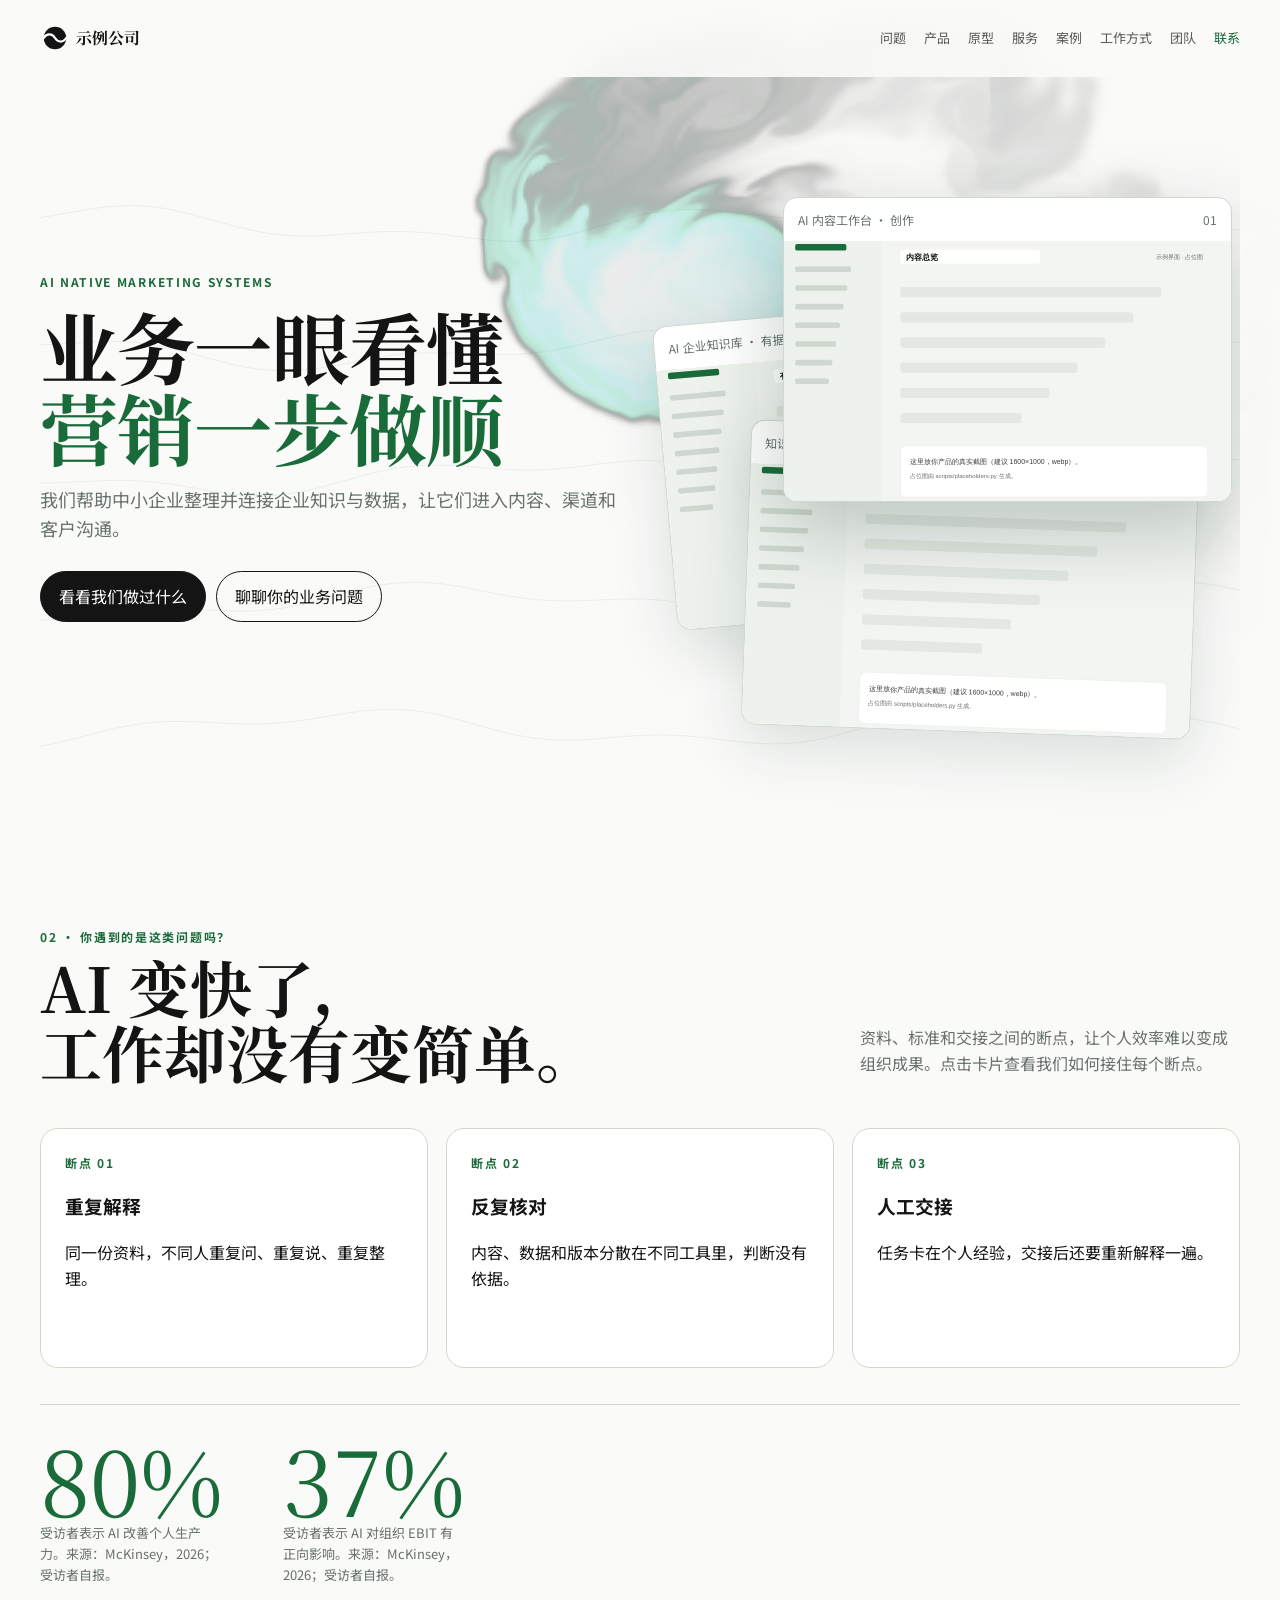
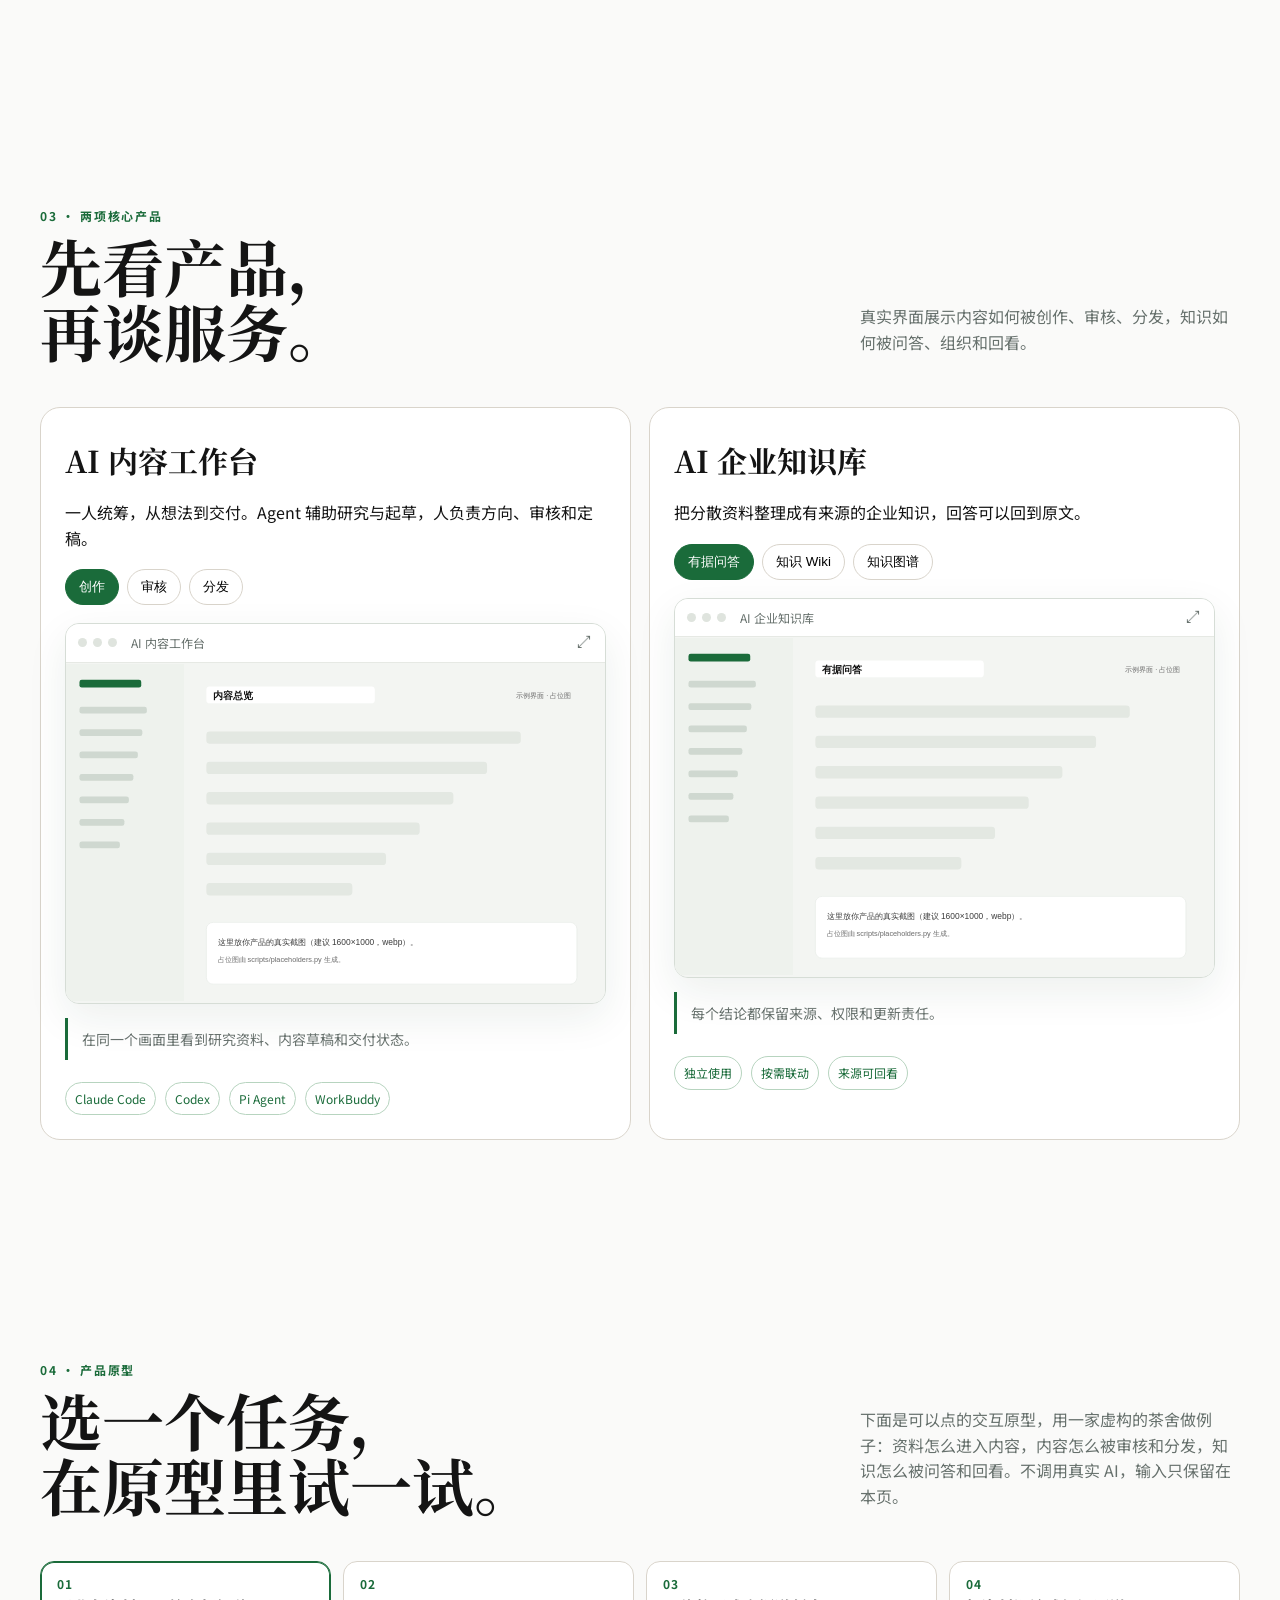
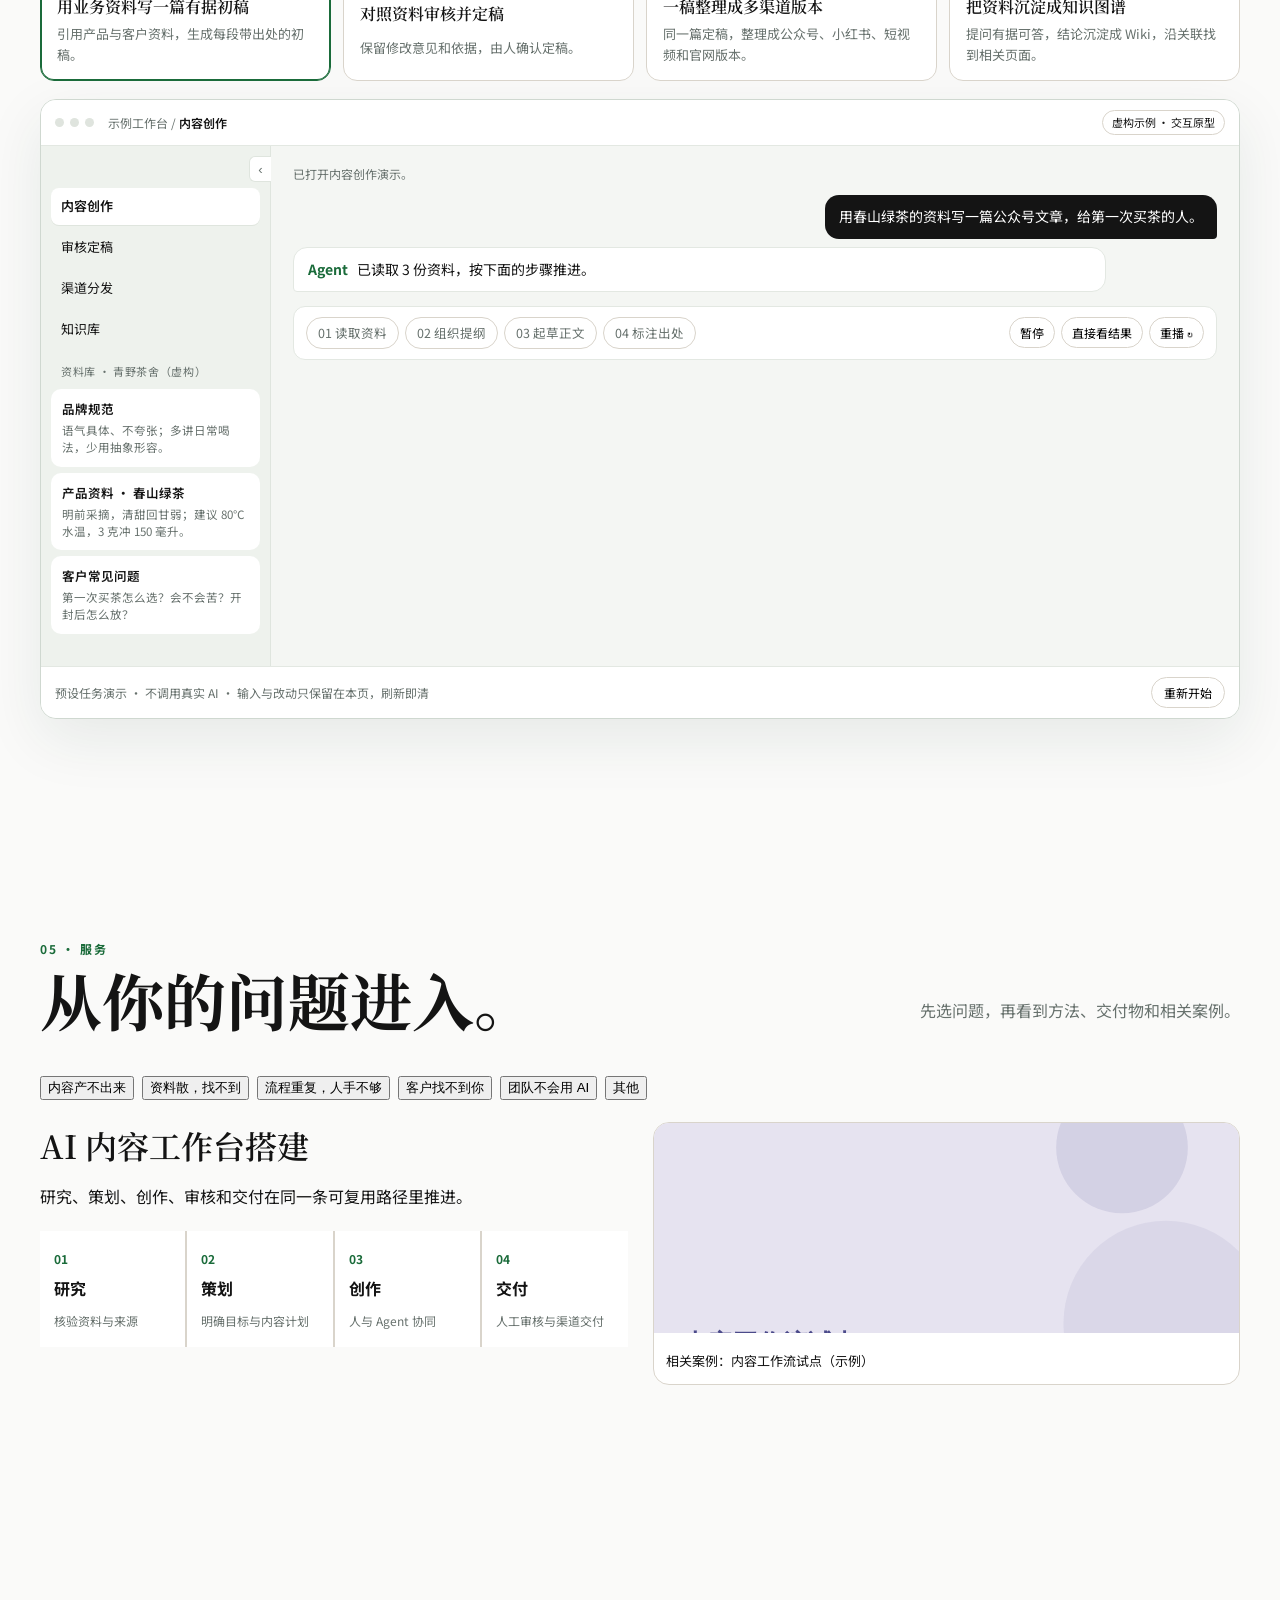
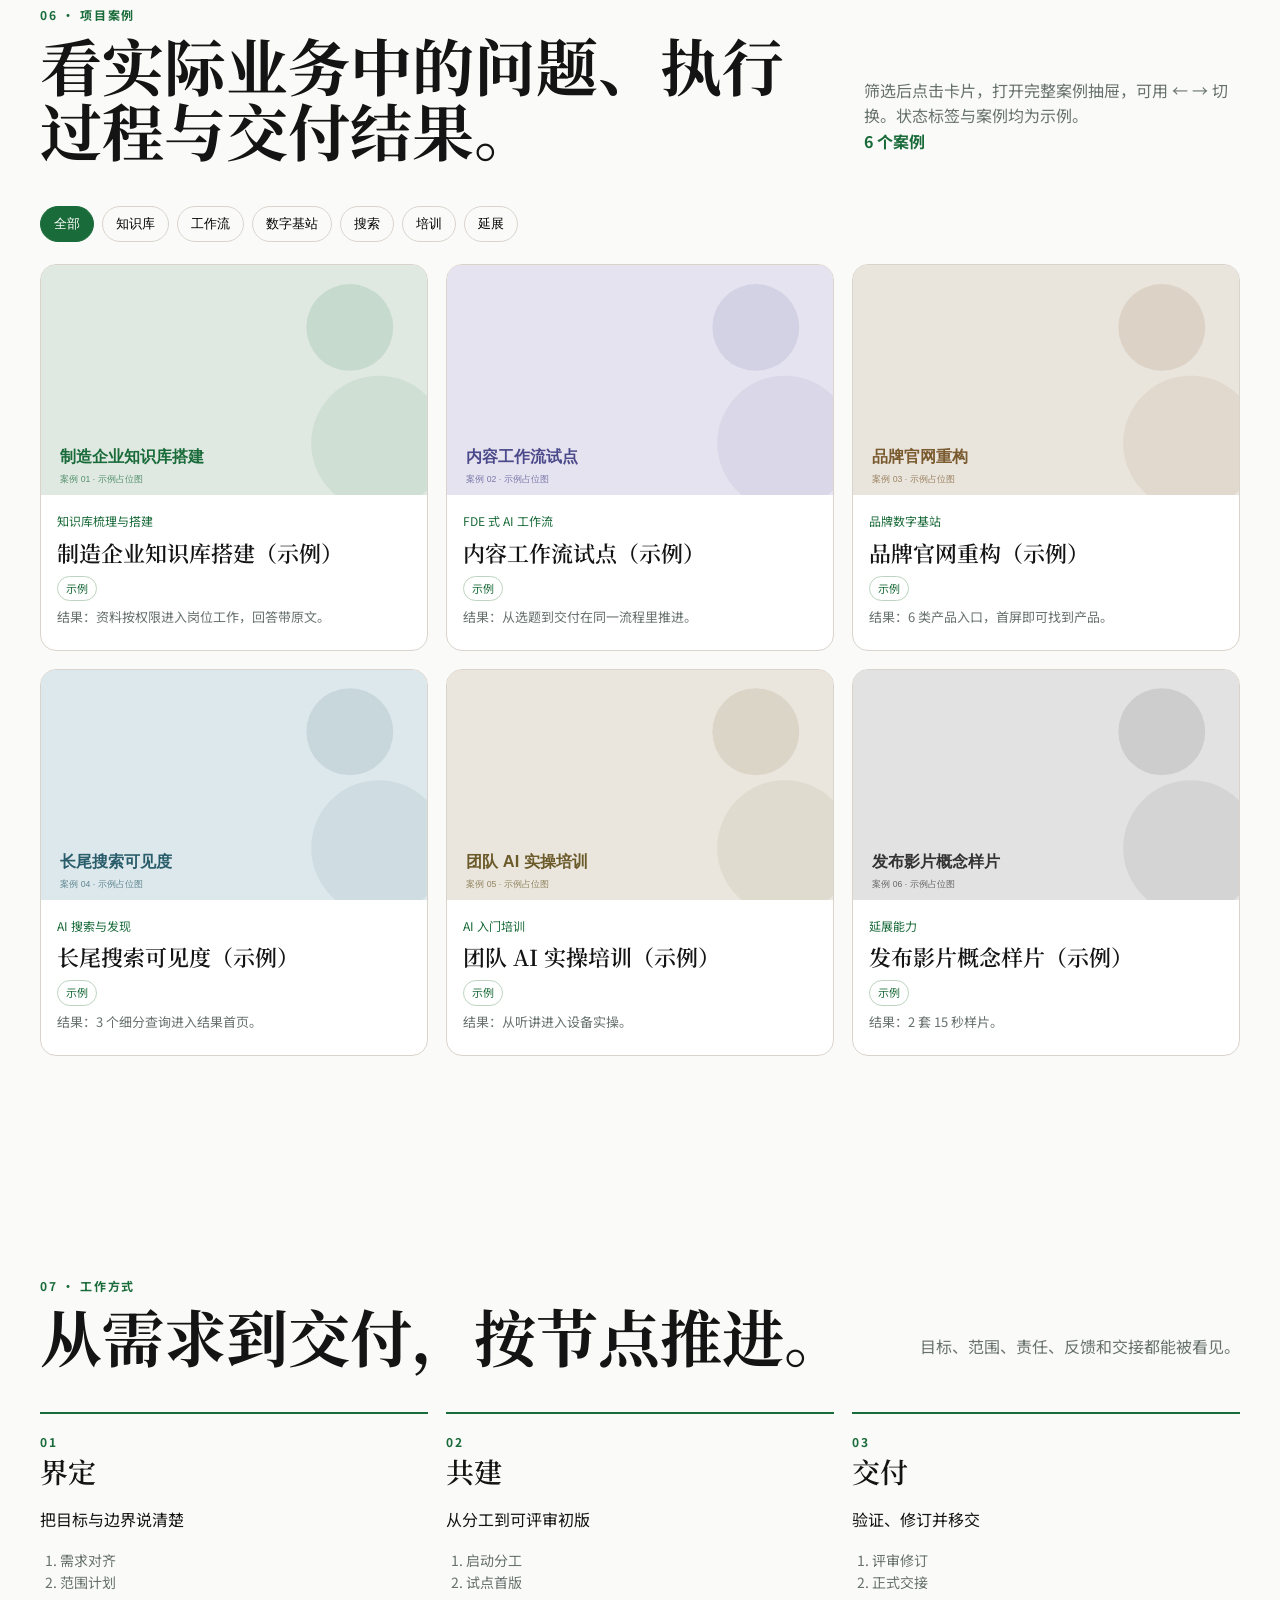
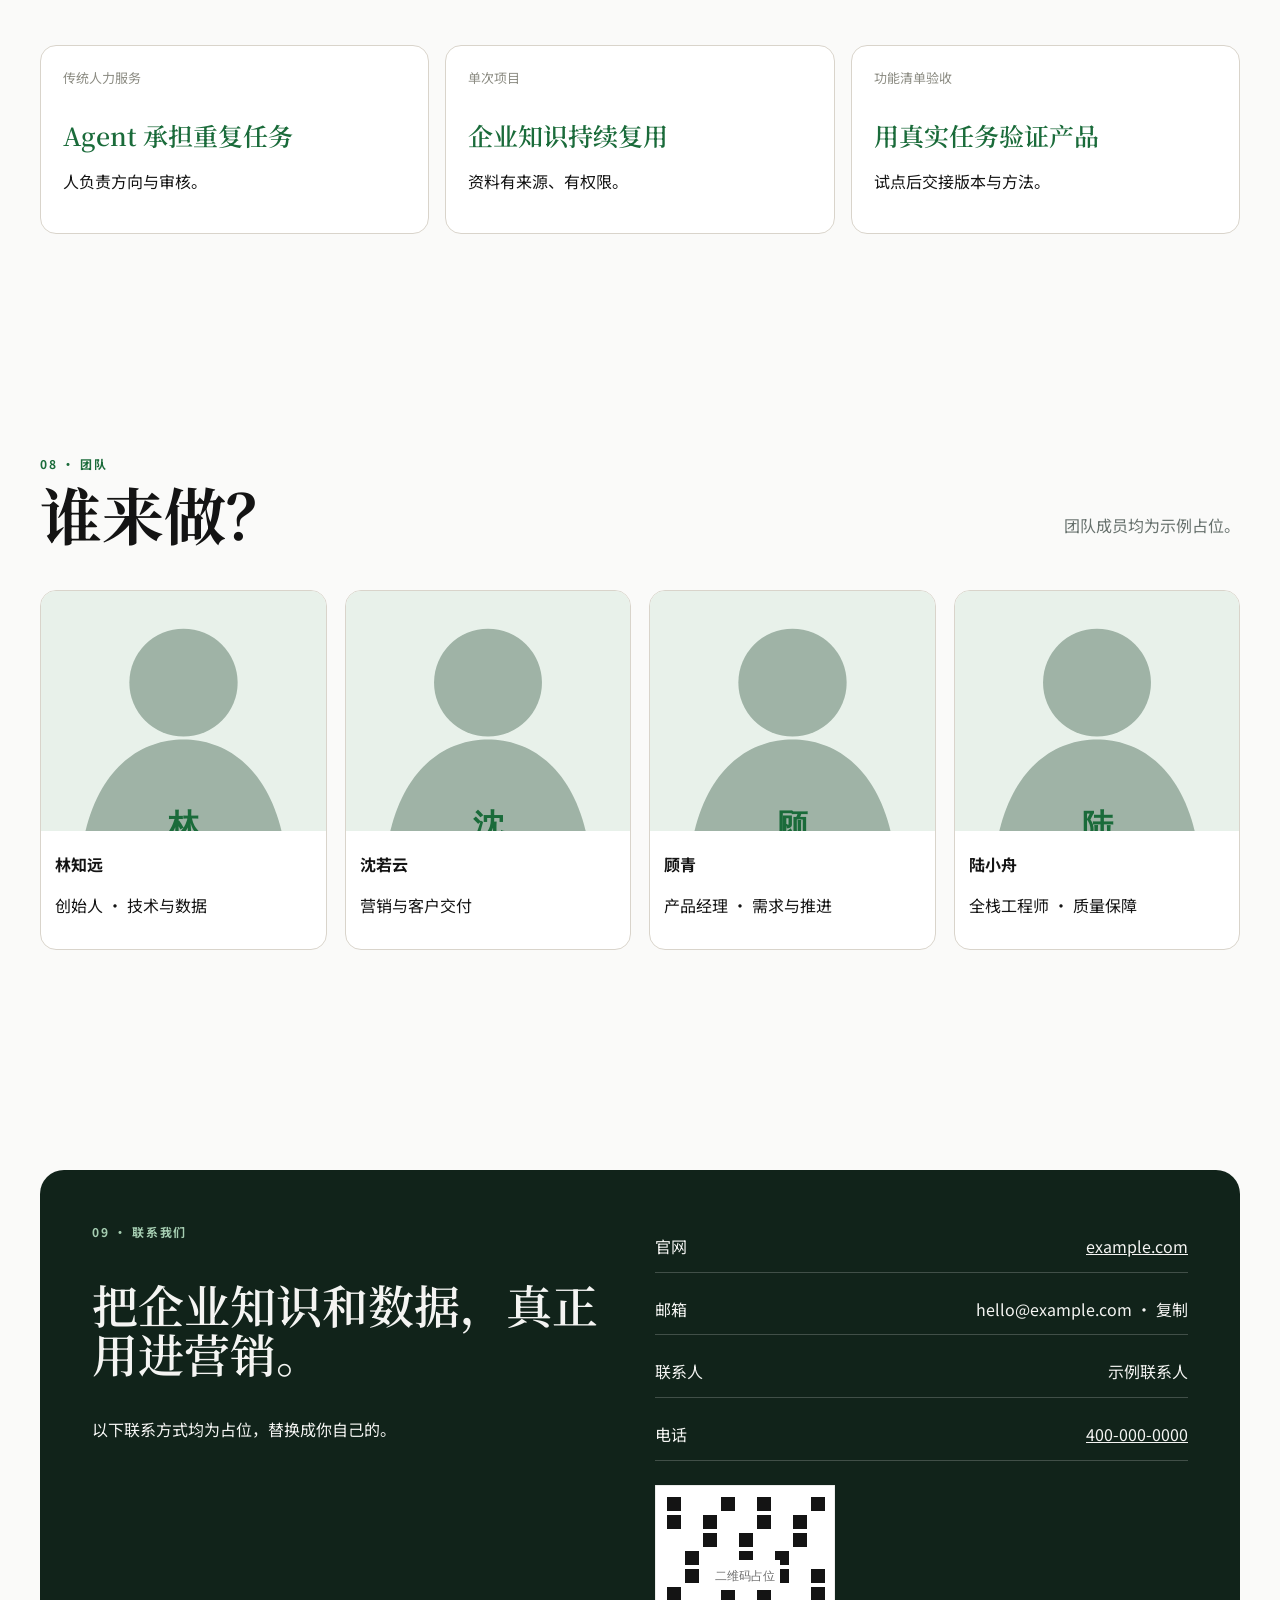
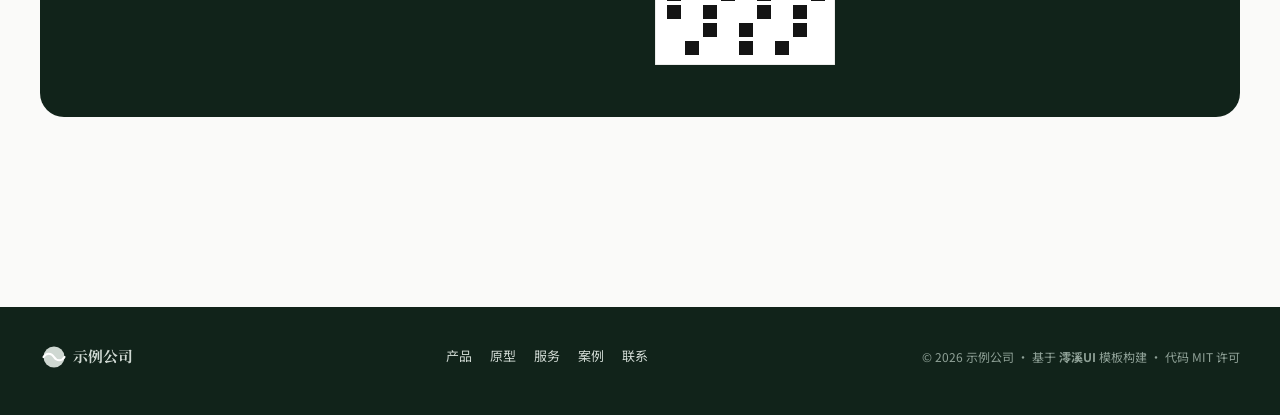
==== index.html @ 77f9cdd7 "澪溪UI：零依赖公司官网模板，含可交互产品原型 单文件 index.html + SVG 占位素材，MIT 许可。 包含 WebGL2 流体首屏、问题翻转卡、产品页签与原型演示（11 种交互模式）、 " ====
<!doctype html>
<html lang="zh-CN">
<head>
<meta charset="utf-8"><meta name="viewport" content="width=device-width,initial-scale=1">
<title>示例公司｜澪溪UI 公司官网模板</title>
<meta name="description" content="澪溪UI：带可操作产品原型的公司官网模板。所有内容为示例占位。">
<link rel="icon" href="media/favicon.svg" type="image/svg+xml">
<link rel="preconnect" href="https://fonts.googleapis.com"><link rel="preconnect" href="https://fonts.gstatic.com" crossorigin>
<link href="https://fonts.googleapis.com/css2?family=Noto+Sans+SC:wght@400;500;700&family=Noto+Serif+SC:wght@600;700&display=swap" rel="stylesheet">
<script>document.documentElement.classList.add('js')</script>
<style>
:root{--serif:"Noto Serif SC","Source Han Serif SC","Songti SC","STSong",serif;--sans:"Noto Sans SC","PingFang SC","Microsoft YaHei",sans-serif;--paper:#fafaf9;--ink:#141414;--green:#1a6b3a;--mint:#dbe9d9;--warm:#ece5db;--line:#d9d4cb;--muted:#67716d;--dark:#11231a;--max:1200px}*{box-sizing:border-box}html{scroll-behavior:smooth}body{margin:0;background:var(--paper);color:var(--ink);font-family:var(--sans);line-height:1.6}body:before{content:"";position:fixed;inset:0;pointer-events:none;opacity:.16;background-image:radial-gradient(#b9b1a7 .6px,transparent .6px);background-size:6px 6px;z-index:-1}a{color:inherit}.container{width:min(var(--max),calc(100% - 48px));margin:auto}.nav{position:sticky;top:0;z-index:20;background:color-mix(in srgb,var(--paper) 92%,transparent);backdrop-filter:blur(14px);border-bottom:1px solid transparent;transition:.25s}.nav.scrolled{border-color:var(--line)}.nav-in{height:76px;display:flex;align-items:center;gap:28px;justify-content:space-between}.brand{display:flex;align-items:center;gap:10px;text-decoration:none;font-family:var(--serif);font-size:24px;font-weight:700}.brand .logo{height:30px;width:auto;display:block}.mark{width:33px;height:33px;border-radius:50%;background:var(--ink);position:relative;overflow:hidden}.mark:after{content:"";position:absolute;width:42px;height:12px;background:#7fcb9a;transform:rotate(-28deg);bottom:1px;left:-4px;border-radius:50%}.nav-links{display:flex;gap:18px;font-size:13px}.nav-links a{opacity:.7;text-decoration:none}.nav-links a[aria-current=true]{color:var(--green);opacity:1}.menu{display:none;border:1px solid var(--line);background:transparent;border-radius:99px;padding:8px 11px}.hero{min-height:740px;display:grid;grid-template-columns:1fr 1fr;align-items:center;gap:48px;position:relative;overflow:hidden}.hero h1{font-family:var(--serif);font-weight:700;font-size:clamp(44px,6.1vw,88px);line-height:1.04;letter-spacing:-.01em;margin:14px 0}.hero h1 .line{display:block;white-space:nowrap}.eyebrow{font-size:12px;letter-spacing:.14em;color:var(--green);font-weight:700}.lead{font-size:18px;color:var(--muted);max-width:620px}.actions{display:flex;gap:10px;flex-wrap:wrap;margin-top:28px}.btn{border:1px solid var(--ink);padding:12px 18px;border-radius:99px;text-decoration:none;background:var(--ink);color:#fff;cursor:pointer;font:inherit}.btn.alt{background:transparent;color:var(--ink)}.hero-canvas{position:absolute;inset:0;width:100%;height:100%;z-index:-1;opacity:.3}.product-stack{height:520px;position:relative;perspective:900px}.window{position:absolute;width:78%;border:1px solid #cfd7d0;border-radius:14px;background:#fff;box-shadow:0 20px 60px #193d2923;overflow:hidden;transition:.35s;cursor:pointer}.window img{display:block;width:100%;height:260px;object-fit:cover;background:#f4f6f3}.window .bar{padding:12px 14px;display:flex;justify-content:space-between;font-size:12px;color:var(--muted)}.window.one{top:20px;right:8px;transform:rotate(4deg)}.window.two{top:120px;left:0;transform:rotate(-5deg)}.window.three{top:240px;right:45px;transform:rotate(2deg)}.window.active{z-index:4;transform:translateY(-10px) rotate(0);box-shadow:0 30px 80px #193d2940}.section{padding:110px 0;position:relative}.section.paper{background:#f1ece4}.section.dark{background:var(--dark);color:#f4f4f2}.section-head{display:flex;justify-content:space-between;gap:30px;align-items:end;margin-bottom:36px}.section-head h2{font-family:var(--serif);font-size:clamp(32px,5vw,62px);line-height:1.05;margin:8px 0}.section-head p{max-width:380px;color:var(--muted)}.problem-grid,.product-grid,.team-grid,.case-grid{display:grid;grid-template-columns:repeat(3,minmax(0,1fr));gap:18px}.problem{min-height:240px;border:1px solid var(--line);padding:24px;border-radius:18px;background:#fff;transition:.4s;transform-style:preserve-3d;cursor:pointer}.problem .back{display:none;color:var(--green)}.problem.flipped .front{display:none}.problem.flipped .back{display:block}.stat{font-size:90px;color:var(--green);font-family:var(--serif);line-height:1}.stat-row{display:flex;gap:60px;align-items:end;margin-top:36px;border-top:1px solid var(--line);padding-top:28px}.stat-row small{display:block;color:var(--muted);font-size:13px;max-width:180px}.product-grid{grid-template-columns:1fr 1fr}.product{background:#fff;border:1px solid var(--line);border-radius:20px;padding:24px;min-width:0}.product h3{font-family:var(--serif);font-size:30px;margin:4px 0 10px}.tabs{display:flex;gap:8px;flex-wrap:wrap;margin:18px 0}.tabs button,.problem-filter button{border:1px solid var(--line);background:transparent;border-radius:99px;padding:8px 13px;cursor:pointer}.tabs button.active,.problem-filter button.active{background:var(--green);color:#fff;border-color:var(--green)}.product-view{margin:0;display:grid;gap:14px}.frame{border:1px solid #d6ddd6;border-radius:14px;overflow:hidden;background:#f3f5f2;box-shadow:0 14px 40px #193d2914}.frame-bar{display:flex;align-items:center;gap:6px;padding:9px 12px;background:#fff;border-bottom:1px solid #e6e9e4;font-size:12px;color:var(--muted)}.frame-bar i{width:9px;height:9px;border-radius:50%;background:#dfe4de}.frame-bar span{margin-left:8px;flex:1;white-space:nowrap;overflow:hidden;text-overflow:ellipsis}.zoom{border:0;background:transparent;cursor:zoom-in;font-size:15px;color:var(--muted);padding:0 2px}.product-view img{display:block;width:100%;height:340px;object-fit:contain;background:#f3f5f2;transition:opacity .25s ease}.product-view img.swap{opacity:0}.callout{border-left:3px solid var(--green);padding:10px 14px;color:var(--muted);font-size:14px}.tool-line{margin-top:22px;display:flex;flex-wrap:wrap;gap:9px;align-items:center;color:var(--green);font-size:12px}.tool-line span{padding:6px 9px;border:1px solid #b7d4bf;border-radius:99px}.service-chooser{display:flex;flex-wrap:wrap;gap:8px;margin-bottom:22px}.service-panel{display:none;grid-template-columns:1fr 1fr;gap:25px;align-items:start}.service-panel.active{display:grid;animation:cardin .35s ease}.service-panel h3{font:600 32px var(--serif);margin:0 0 12px}.steps{display:grid;grid-template-columns:repeat(4,1fr);gap:2px;background:var(--line);margin-top:22px}.step{background:#fff;padding:14px;min-height:116px}.step b{color:var(--green);font-size:12px}.step strong{display:block;margin:5px 0}.step span{font-size:12px;color:var(--muted)}.service-case{background:#fff;border-radius:16px;overflow:hidden;border:1px solid var(--line);cursor:pointer}.service-case img{width:100%;height:210px;object-fit:cover}.service-case p{padding:12px;margin:0;font-size:13px}.problem-filter{display:flex;flex-wrap:wrap;gap:8px;margin-bottom:22px}.case-grid{grid-template-columns:repeat(3,minmax(0,1fr))}.case-card{background:#fff;border:1px solid var(--line);border-radius:16px;overflow:hidden;cursor:pointer;transition:.35s}.case-card:hover{transform:translateY(-6px);box-shadow:0 18px 40px #193d2921}.case-card[hidden]{display:none}.case-card img{display:block;width:100%;height:230px;object-fit:cover}.case-body{padding:16px}.brand-case-grid{display:grid;grid-template-columns:repeat(3,minmax(0,1fr));gap:18px}.brand-case-card{background:#fff;border:1px solid var(--line);border-radius:16px;overflow:hidden}.brand-case-card img{display:block;width:100%;height:220px;object-fit:cover}.brand-case-card .case-body h3{font:600 24px var(--serif);margin:6px 0}.brand-case-card .case-body p{font-size:13px;color:var(--muted);margin:8px 0}.ai-pic{position:relative}.ai-badge{position:absolute;left:10px;top:10px;background:#141414cc;color:#fff;font-size:11px;padding:3px 8px;border-radius:99px;letter-spacing:.02em}.brand-case-note{font-size:13px;color:var(--muted);margin-top:18px}.case-meta{font-size:12px;color:var(--green)}.case-body h3{font:600 22px var(--serif);margin:6px 0}.case-body p{font-size:13px;color:var(--muted);margin:6px 0}.tag{display:inline-block;border:1px solid #bed4c1;color:var(--green);font-size:11px;padding:3px 8px;border-radius:99px}.drawer{position:fixed;inset:0;background:#0006;z-index:50;display:none}.drawer.open{display:block}.drawer-panel{height:100%;width:min(640px,100%);margin-left:auto;background:var(--paper);padding:28px;overflow:auto}.drawer-panel img{width:100%;max-height:420px;object-fit:contain;background:#eee;border-radius:12px}.drawer-title{font:700 clamp(28px,4vw,40px)/1.15 var(--serif);margin:8px 0 18px}.drawer-nav{display:flex;justify-content:space-between;gap:10px;margin-top:22px;border-top:1px solid var(--line);padding-top:16px}.drawer-nav button{border:1px solid var(--line);background:#fff;border-radius:99px;padding:9px 16px;cursor:pointer}.drawer-nav button:hover{border-color:var(--green);color:var(--green)}.drawer-panel{animation:slidein .32s ease}@keyframes slidein{from{transform:translateX(40px);opacity:0}}@keyframes cardin{from{transform:translateY(10px);opacity:0}}.case-card{animation:cardin .4s ease both}.case-card:focus-visible,.service-case:focus-visible,.problem:focus-visible{outline:2px solid var(--green);outline-offset:3px}.drawer-close{float:right;border:0;background:transparent;font-size:26px;cursor:pointer}.timeline{display:grid;grid-template-columns:repeat(3,1fr);gap:18px}.chapter{border-top:2px solid var(--green);padding-top:18px}.chapter h3{font:600 28px var(--serif);margin:0 0 8px}.chapter ol{padding-left:20px;color:var(--muted);font-size:14px}.compare{display:grid;grid-template-columns:repeat(3,1fr);gap:16px;margin-top:38px}.compare-card{background:#fff;border:1px solid var(--line);border-radius:16px;padding:22px;min-height:180px}.compare-card .old{font-size:13px;color:#8c8c83;margin-bottom:28px}.compare-card strong{font:600 25px var(--serif);color:var(--green)}.team-grid{grid-template-columns:repeat(4,1fr)}.team-card{height:360px;perspective:800px}.team-inner{height:100%;transition:.6s;transform-style:preserve-3d;position:relative}.team-card:hover .team-inner,.team-card:focus-within .team-inner{transform:rotateY(180deg)}.team-face{position:absolute;inset:0;backface-visibility:hidden;border-radius:16px;overflow:hidden;background:#fff;border:1px solid var(--line)}.team-face img{width:100%;height:240px;object-fit:cover}.team-face div{padding:14px}.team-back{transform:rotateY(180deg);padding:22px}.film-wrap{display:grid;grid-template-columns:1.25fr .75fr;gap:30px;align-items:center}.film-wrap video{width:100%;border-radius:16px;background:#111}.chapters{display:grid;gap:8px;margin-top:18px}.chapters button{text-align:left;border:1px solid var(--line);background:transparent;padding:11px;border-radius:9px;cursor:pointer}.chapters button:hover,.chapters button.on{border-color:var(--green);color:var(--green)}.chapters button.on{background:#fff;font-weight:600}.contact{background:var(--dark);color:#f4f4f2;border-radius:24px;padding:52px;display:grid;grid-template-columns:1fr 1fr;gap:30px}.contact h2{font:600 46px var(--serif);line-height:1.08}.contact-list{display:grid;gap:12px;align-content:center}.contact-row{display:flex;justify-content:space-between;border-bottom:1px solid #ffffff33;padding:12px 0}.copy{cursor:pointer}.site-foot{background:var(--dark);color:#cfd8d2;padding:36px 0 44px;margin-top:80px;position:relative;z-index:1}.foot-in{display:flex;align-items:center;justify-content:space-between;gap:24px;flex-wrap:wrap}.site-foot .logo{height:28px;width:auto;display:block}.site-foot nav{display:flex;gap:18px;font-size:13px}.site-foot a{text-decoration:none;color:inherit}.site-foot small{color:#8fa197;font-size:12px}.js .reveal{opacity:0;transform:translateY(16px);transition:opacity .6s ease,transform .6s ease}.js .reveal.in{opacity:1;transform:none}@media(max-width:850px){html,body{overflow-x:clip}.section-head{flex-direction:column;align-items:flex-start;gap:12px}.section-head p{max-width:none}.section-head h2{font-size:clamp(30px,8.6vw,40px)}.stat-row{gap:24px}.stat-row>div{flex:1;min-width:0}.stat{font-size:64px}.container{width:min(var(--max),calc(100% - 32px))}.hero h1 .line{white-space:normal}.hero h1{font-size:clamp(40px,11vw,60px)}.product-view img{height:240px}.window{width:88%}.nav-links{display:none;position:absolute;top:76px;left:0;right:0;background:var(--paper);padding:18px;flex-direction:column;border-bottom:1px solid var(--line)}.nav.open .nav-links{display:flex}.menu{display:block}.hero,.film-wrap,.contact,.product-view,.service-panel{grid-template-columns:1fr}.hero{min-height:auto;padding:80px 0}.product-stack{height:410px}.problem-grid,.product-grid,.case-grid,.brand-case-grid{grid-template-columns:1fr}.timeline,.compare{grid-template-columns:1fr}.team-grid{grid-template-columns:repeat(2,1fr)}.section{padding:76px 0}.steps{grid-template-columns:repeat(2,1fr)}.contact{padding:28px}.contact h2{font-size:36px}}
@media(prefers-reduced-motion:reduce){*,*:before,*:after{scroll-behavior:auto!important;transition:none!important;animation:none!important}.hero-canvas{display:none}}
main[data-ambient=fluid]{position:relative;isolation:isolate}main[data-ambient=fluid]>.page-ambient{position:fixed;inset:0;z-index:0;pointer-events:none}main[data-ambient=fluid]>.page-ambient~*{position:relative;z-index:1}main[data-ambient=fluid]>.page-ambient>.smkt-liquid-ripple{position:absolute;inset:0;opacity:.72}main[data-ambient=fluid]>.page-ambient>.smkt-liquid-ripple:not([data-smkt-mounted]),main[data-ambient=fluid]>.page-ambient>.smkt-liquid-ripple.is-static{background:radial-gradient(42% 55% at 28% 30%,rgba(155,209,179,.28),transparent 70%),radial-gradient(38% 50% at 74% 70%,rgba(61,119,94,.2),transparent 70%)}main[data-ambient=fluid] .section,main[data-ambient=fluid] .hero{background:transparent!important}
/* ── 产品原型 ─────────────────────────────── */
.proto-tasks{display:grid;grid-template-columns:repeat(4,1fr);gap:12px;margin-bottom:18px}
.ptask{text-align:left;font:inherit;background:#fff;border:1px solid var(--line);border-radius:14px;padding:16px 16px 14px;cursor:pointer;display:grid;gap:6px;color:var(--ink);transition:border-color .2s,transform .2s,box-shadow .2s}
.ptask b{font:700 12px/1 var(--sans);color:var(--green);letter-spacing:.1em}
.ptask strong{font:600 16px/1.35 var(--serif)}
.ptask span{font-size:13px;color:var(--muted);line-height:1.6}
.ptask:hover{border-color:var(--green);transform:translateY(-2px);box-shadow:0 10px 28px #193d2914}
.ptask[aria-pressed=true]{border-color:var(--green);box-shadow:inset 0 0 0 1px var(--green)}
.ptask:focus-visible{outline:2px solid var(--green);outline-offset:3px}
.proto-window{border:1px solid #cfd8d0;border-radius:16px;background:#f4f6f3;overflow:hidden;box-shadow:0 20px 60px #193d2916}
.pw-bar{display:flex;align-items:center;gap:6px;padding:10px 14px;background:#fff;border-bottom:1px solid #e3e8e2;font-size:12px;color:var(--muted)}
.pw-bar i{width:9px;height:9px;border-radius:50%;background:#dfe4de}
.pw-crumb{margin-left:8px;flex:1;white-space:nowrap;overflow:hidden;text-overflow:ellipsis}
.pw-crumb b{color:var(--ink);font-weight:600}
.pw-tag{border:1px solid var(--line);border-radius:99px;padding:3px 9px;font-size:11px;color:var(--ink);background:#fff;white-space:nowrap}
.pw-body{display:grid;grid-template-columns:230px 1fr;min-height:520px}
.proto-window[data-side=closed] .pw-body{grid-template-columns:44px 1fr}
.pw-side{background:#eef2ed;border-right:1px solid #dfe5de;padding:12px 10px;position:relative;min-width:0}
.pw-collapse{position:absolute;right:-1px;top:10px;width:22px;height:26px;border:1px solid #dfe5de;border-right:0;background:#fff;border-radius:6px 0 0 6px;cursor:pointer;color:var(--muted)}
.proto-window[data-side=closed] .pw-side>:not(.pw-collapse){display:none}
.proto-window[data-side=closed] .pw-collapse{transform:scaleX(-1)}
.pw-nav{display:grid;gap:4px;margin:30px 0 16px}
.pw-nav button{text-align:left;font:inherit;font-size:13px;border:0;background:transparent;padding:8px 10px;border-radius:8px;cursor:pointer;color:var(--ink)}
.pw-nav button:hover{background:#fff}
.pw-nav button[aria-current=page]{background:#fff;font-weight:600;box-shadow:0 1px 0 #dfe5de}
.pw-res-h{font-size:11px;color:var(--muted);letter-spacing:.06em;margin:0 10px 8px}
.pw-tile{display:grid;gap:3px;width:100%;text-align:left;font:inherit;border:1px solid transparent;background:#fff;border-radius:10px;padding:9px 10px;margin-bottom:6px;cursor:pointer;color:var(--ink)}
.pw-tile b{font-size:12.5px;font-weight:600}
.pw-tile span{font-size:11.5px;color:var(--muted);line-height:1.5}
.pw-tile[aria-pressed=true]{border-color:var(--green);background:#f2f8f3}
.pw-tile:focus-visible,.pw-nav button:focus-visible{outline:2px solid var(--green);outline-offset:1px}
.pw-main{padding:18px 22px 22px;min-width:0}
.pw-status{margin:0 0 12px;font-size:12px;color:var(--muted)}
.pw-panel{display:grid;gap:14px}.pw-panel[hidden],.kn-view[hidden],.pw-src[hidden]{display:none}
.pw-chat{display:grid;gap:8px}
.bub{max-width:88%;padding:10px 14px;border-radius:14px;font-size:14px;line-height:1.65}
.bub.you{justify-self:end;background:var(--ink);color:#fff;border-bottom-right-radius:4px}
.bub.ai{background:#fff;border:1px solid #e3e8e2;border-bottom-left-radius:4px}
.bub.ai b{color:var(--green);margin-right:6px}
.bub.ai em{display:block;font-style:normal;font-size:12px;color:var(--muted);margin-top:6px}
.dp{display:flex;flex-wrap:wrap;gap:10px;align-items:center;justify-content:space-between;background:#fff;border:1px solid #e3e8e2;border-radius:12px;padding:10px 12px}
.dp-steps{list-style:none;margin:0;padding:0;display:flex;flex-wrap:wrap;gap:6px}
.dp-steps button{font:inherit;font-size:12.5px;border:1px solid var(--line);background:#fff;border-radius:99px;padding:5px 11px;cursor:pointer;color:var(--muted)}
.dp-steps li[data-state=done] button{border-color:#bfd8c6;color:var(--green);background:#f2f8f3}
.dp-steps li[data-state=done] button::before{content:"✓ ";font-weight:700}
.dp-steps li[data-state=current] button{border-color:var(--green);background:var(--green);color:#fff}
.dp-ctl{display:flex;gap:6px}
.dp-ctl button{font:inherit;font-size:12px;border:1px solid var(--line);background:#fff;border-radius:99px;padding:5px 10px;cursor:pointer}
.dp-ctl button:hover{border-color:var(--green);color:var(--green)}
[data-show-from]{transition:opacity .35s ease}
.pw-panel[data-step-max] [data-show-from]{opacity:1}
.js .pw-panel [data-show-from].off{opacity:0;pointer-events:none;position:absolute;left:-9999px}
.pw-chips{display:flex;gap:6px;flex-wrap:wrap}
.pw-chips span{font-size:12px;border:1px solid #cfe0d4;background:#f2f8f3;color:var(--green);border-radius:99px;padding:3px 9px}
.pw-outline{display:flex;gap:10px;font-size:13px;color:var(--muted);align-items:baseline}
.pw-outline b{color:var(--ink);white-space:nowrap}
.pw-draft{background:#fff;border:1px solid #e3e8e2;border-radius:12px;padding:18px 20px;position:relative}
.pw-draft h4{font:600 20px/1.3 var(--serif);margin:0 0 10px}
.pw-draft h4 small{font:12px var(--sans);color:var(--muted);margin-left:8px}
.pw-draft p{margin:0 0 10px;font-size:14px;line-height:1.75}
.pw-draft .cite{border-left:3px solid #cfe0d4;padding-left:10px}
.pw-draft .cite.hl{border-left-color:var(--green);background:#f2f8f3}
.cite-btn{font:inherit;font-size:11.5px;color:var(--green);background:transparent;border:0;border-bottom:1px solid currentColor;cursor:pointer;margin-left:6px;padding:0}
.pw-src{position:relative;background:#fff;border:1px solid var(--green);border-radius:10px;padding:10px 36px 10px 12px;font-size:13px;display:grid;gap:3px}
.pw-src b{color:var(--green)}
.pw-src button{position:absolute;right:8px;top:6px;border:0;background:transparent;font-size:18px;cursor:pointer;color:var(--muted)}
.pw-note{margin:0;font-size:12px;color:var(--muted)}
.pw-foot{display:flex;justify-content:space-between;align-items:center;gap:12px;padding:10px 14px;background:#fff;border-top:1px solid #e3e8e2;font-size:12px;color:var(--muted);flex-wrap:wrap}
.pw-reset{font:inherit;font-size:12px;border:1px solid var(--line);background:#fff;border-radius:99px;padding:5px 12px;cursor:pointer}
/* review */
.rv-grid{display:grid;grid-template-columns:1.3fr 1fr;gap:14px;align-items:start}
.rv-doc mark{background:#fde9d9;color:inherit;padding:0 2px;border-radius:3px;transition:background .3s}
.rv-doc mark.fixed{background:#dff3e4;text-decoration:line-through;color:var(--muted)}
.rv-doc mark.fixed[data-rv="3"]{text-decoration:none;color:var(--green)}
.rv-notes{list-style:none;margin:0;padding:0;display:grid;gap:8px}
.rv-notes li{background:#fff;border:1px solid #e3e8e2;border-radius:10px;padding:10px 12px;font-size:13px;line-height:1.6}
.rv-notes li b{display:inline-block;font-size:11px;color:var(--green);margin-right:6px;letter-spacing:.06em}
.rv-notes li.hl{border-color:var(--green)}
.rv-final{display:flex;align-items:center;gap:10px;flex-wrap:wrap}
.rv-approve{padding:8px 14px;font-size:13px}
.rv-final span{color:var(--green);font-size:12.5px}
/* fan carousel */
.ch-source{display:flex;gap:10px;align-items:baseline;font-size:13px;color:var(--muted)}
.ch-source b{color:var(--ink)}
.fan{position:relative;height:300px;outline:none;touch-action:pan-y;user-select:none}
.fan:focus-visible{box-shadow:0 0 0 2px var(--green);border-radius:14px}
.fan-track{position:absolute;inset:0;display:grid;place-items:center}
.fan-card{position:absolute;width:min(360px,70%);height:280px;background:#fff;border:1px solid #e3e8e2;border-radius:14px;padding:14px 16px;transition:transform .45s cubic-bezier(.2,.8,.2,1),opacity .45s,filter .45s;display:flex;flex-direction:column;gap:8px;overflow:hidden;font-size:13px;line-height:1.6}
.fan-card header{font-size:11.5px;color:var(--green);font-weight:700;letter-spacing:.06em}
.fan-card h5{font:600 16px/1.35 var(--serif);margin:0}
.fan-card p,.fan-card ol,.fan-card dl{margin:0;flex:1;overflow:hidden}
.fan-card ol{padding-left:18px}
.fan-card dt{font-weight:600;margin-top:4px}.fan-card dd{margin:0;color:var(--muted)}
.fan-card table{border-collapse:collapse;font-size:12.5px}.fan-card td{padding:3px 8px 3px 0;vertical-align:top;border-bottom:1px solid #eef1ee}.fan-card td:first-child{color:var(--muted);white-space:nowrap}
.fan-card footer{font-size:11.5px;color:var(--muted);border-top:1px solid #eef1ee;padding-top:6px}
.fan-card[data-pos="0"]{transform:translateX(0) scale(1);z-index:4;opacity:1;filter:none;box-shadow:0 14px 40px #193d2918}
.fan-card[data-pos="1"]{transform:translateX(62%) scale(.86) rotate(4deg);z-index:3;opacity:.8;filter:brightness(.97)}
.fan-card[data-pos="-1"]{transform:translateX(-62%) scale(.86) rotate(-4deg);z-index:3;opacity:.8;filter:brightness(.97)}
.fan-card[data-pos="2"],.fan-card[data-pos="-2"]{transform:translateX(0) scale(.7);z-index:1;opacity:0;pointer-events:none}
.fan-ctl{display:flex;align-items:center;justify-content:center;gap:14px;font-size:12.5px;color:var(--muted)}
.fan-ctl button,.fan-tabs button,.kn-tabs button,.kn-zoom button{font:inherit;font-size:12.5px;border:1px solid var(--line);background:#fff;border-radius:99px;padding:5px 11px;cursor:pointer}
.fan-ctl button{width:32px;height:32px;padding:0;font-size:18px;line-height:1}
.fan-tabs,.kn-tabs{display:flex;gap:6px;flex-wrap:wrap}
.fan-tabs button[aria-pressed=true],.kn-tabs button[aria-pressed=true]{background:var(--green);border-color:var(--green);color:#fff}
.fan-ctl button:hover,.fan-tabs button:hover,.kn-tabs button:hover,.kn-zoom button:hover{border-color:var(--green)}
/* knowledge */
.kn-grid{display:grid;gap:12px}
.kn-view[data-kn-view=graph]{display:grid;grid-template-columns:1.5fr 1fr;gap:12px;align-items:start}
.kn-graph-wrap{position:relative;background:#fff;border:1px solid #e3e8e2;border-radius:12px;overflow:hidden}
.kn-graph{display:block;width:100%;height:auto;aspect-ratio:640/380;cursor:grab}
.kn-graph.dragging{cursor:grabbing}
.kn-graph line{stroke:#cfd8d0;stroke-width:1.2;transition:stroke .3s,opacity .3s}
.kn-graph line.hl{stroke:var(--green);stroke-width:2}
.kn-graph g[role=button]{cursor:pointer;outline:none}
.kn-graph circle{fill:#fff;stroke:#9fb3a6;stroke-width:1.5;transition:fill .3s,stroke .3s,r .3s}
.kn-graph g[data-group="1"] circle{fill:#e8f1ea}
.kn-graph g[data-selected=true] circle{fill:var(--green);stroke:var(--green)}
.kn-graph g.rel circle{stroke:var(--green)}
.kn-graph g:focus-visible circle{stroke:var(--ink);stroke-width:3}
.kn-graph text{font:12px var(--sans);fill:var(--ink);pointer-events:none}
.kn-graph g[data-selected=true] text{font-weight:700}
.kn-graph g[data-muted=true]{opacity:.25}
.kn-zoom{position:absolute;right:10px;top:10px;display:flex;gap:4px}
.kn-zoom button{padding:3px 9px;font-size:12px}
.kn-graph-wrap .pw-note{position:absolute;left:12px;bottom:8px;margin:0}
.kn-page{background:#fff;border:1px solid #e3e8e2;border-radius:12px;padding:16px 18px;font-size:13px;line-height:1.65;display:grid;gap:6px}
.kn-page h4{font:600 18px/1.3 var(--serif);margin:0}
.kn-page b{font-size:11.5px;color:var(--muted);letter-spacing:.06em;margin-top:4px}
.kn-page ul{margin:0;padding:0;list-style:none;display:flex;flex-wrap:wrap;gap:6px}
.kn-page li{border:1px solid #cfe0d4;background:#f2f8f3;color:var(--green);border-radius:99px;padding:2px 9px;font-size:12px}
.kn-page>span{color:var(--muted);font-size:12.5px}
@media(max-width:1000px){.proto-tasks{grid-template-columns:repeat(2,1fr)}.kn-view[data-kn-view=graph]{grid-template-columns:1fr}}
@media(max-width:850px){.proto-tasks{grid-template-columns:1fr 1fr;gap:8px}.ptask{padding:12px}.ptask span{display:none}.pw-body{grid-template-columns:1fr;min-height:0}.proto-window[data-side=closed] .pw-body{grid-template-columns:1fr}.pw-side{border-right:0;border-bottom:1px solid #dfe5de;padding:10px}.pw-collapse{display:none}.pw-nav{display:flex;gap:4px;overflow-x:auto;margin:0 0 10px}.pw-nav button{white-space:nowrap}.pw-res{display:block;overflow-x:auto;white-space:nowrap;padding-bottom:4px}.pw-res-h{white-space:nowrap}.pw-tile{display:inline-grid;vertical-align:top;width:210px;white-space:normal;margin:0 6px 0 0}.pw-main{padding:14px}.rv-grid{grid-template-columns:1fr}.fan{height:280px}.fan-card{width:82%;height:260px}.fan-card[data-pos="1"],.fan-card[data-pos="-1"]{opacity:.5}.bub{max-width:100%}.pw-tag{display:none}}
@media(max-width:850px){.kn-graph text{font-size:17px}.kn-graph circle{stroke-width:2}.kn-graph g[data-group="1"] circle{r:14}}
@media(prefers-reduced-motion:reduce){.fan-card,[data-show-from],.ptask{transition:none}}
</style>
</head>
<body>
<header class="nav"><div class="container nav-in"><a class="brand" href="#top" aria-label="示例公司 首页"><svg class="logo" role="img" aria-label="示例公司" viewBox="0 0 150 32" xmlns="http://www.w3.org/2000/svg"><circle cx="16" cy="16" r="12" fill="currentColor"/><path d="M10 16c3-5 9-5 12 0s9 5 12 0" stroke="#fff" stroke-width="2.4" fill="none" stroke-linecap="round" transform="translate(-6 0)"/><text x="38" y="22" font-size="17" font-weight="700" font-family="Noto Serif SC,serif" fill="currentColor">示例公司</text></svg></a><button class="menu" aria-expanded="false">菜单</button><nav class="nav-links"><a href="#problem">问题</a><a href="#products">产品</a><a href="#prototype">原型</a><a href="#services">服务</a><a href="#cases">案例</a><a href="#delivery">工作方式</a><a href="#team">团队</a><a href="#contact">联系</a></nav></div></header>
<main id="top" data-ambient="fluid"><div class="page-ambient" aria-hidden="true"><div class="smkt-liquid-ripple" data-smkt-liquid-ripple data-options='{"colors":["#5fd5a6","#376f5e","#afbab7"],"intensity":0.5,"force":5200,"radius":0.004,"simRes":96,"dyeRes":320,"pressureIters":14,"maxDpr":1}' aria-hidden="true"></div></div>
<section class="container hero reveal"><canvas class="hero-canvas"></canvas><div><div class="eyebrow">AI NATIVE MARKETING SYSTEMS</div><h1><span class="line">业务一眼看懂</span><span class="line" style="color:var(--green)">营销一步做顺</span></h1><p class="lead">我们帮助中小企业整理并连接企业知识与数据，让它们进入内容、渠道和客户沟通。</p><div class="actions"><a class="btn" href="#cases">看看我们做过什么</a><a class="btn alt" href="#contact">聊聊你的业务问题</a></div></div><div class="product-stack" data-stack><div class="window one active"><div class="bar"><span>AI 内容工作台 · 创作</span><span>01</span></div><img src="media/product/content-overview.svg" alt="AI 内容工作台界面"></div><div class="window two"><div class="bar"><span>AI 企业知识库 · 有据问答</span><span>02</span></div><img src="media/product/knowledge-ask.svg" alt="AI 企业知识库问答界面"></div><div class="window three"><div class="bar"><span>知识图谱 · 关系浏览</span><span>03</span></div><img src="media/product/knowledge-graph.svg" alt="知识图谱界面"></div></div></section>
<section id="problem" class="section paper"><div class="container reveal"><div class="section-head"><div><div class="eyebrow">02 · 你遇到的是这类问题吗？</div><h2>AI 变快了，<br>工作却没有变简单。</h2></div><p>资料、标准和交接之间的断点，让个人效率难以变成组织成果。点击卡片查看我们如何接住每个断点。</p></div><div class="problem-grid"><article class="problem" tabindex="0"><div class="front"><div class="eyebrow">断点 01</div><h3>重复解释</h3><p>同一份资料，不同人重复问、重复说、重复整理。</p></div><div class="back"><h3>我们的做法</h3><p>把资料汇入有来源的企业知识库，回答回到原文。</p><small>对应：AI 知识库梳理与搭建</small></div></article><article class="problem" tabindex="0"><div class="front"><div class="eyebrow">断点 02</div><h3>反复核对</h3><p>内容、数据和版本分散在不同工具里，判断没有依据。</p></div><div class="back"><h3>我们的做法</h3><p>把研究、创作、审核和分发放进一个可复用工作台。</p><small>对应：AI 内容工作台搭建</small></div></article><article class="problem" tabindex="0"><div class="front"><div class="eyebrow">断点 03</div><h3>人工交接</h3><p>任务卡在个人经验，交接后还要重新解释一遍。</p></div><div class="back"><h3>我们的做法</h3><p>围绕真实任务搭建 Agent + Skill 工作流，人保留关键判断。</p><small>对应：FDE 式 AI 工作流</small></div></article></div><div class="stat-row"><div><div class="stat" data-count="80">80%</div><small>受访者表示 AI 改善个人生产力。来源：McKinsey，2026；受访者自报。</small></div><div><div class="stat" data-count="37">37%</div><small>受访者表示 AI 对组织 EBIT 有正向影响。来源：McKinsey，2026；受访者自报。</small></div></div></div></section>
<section id="products" class="section"><div class="container reveal"><div class="section-head"><div><div class="eyebrow">03 · 两项核心产品</div><h2>先看产品，<br>再谈服务。</h2></div><p>真实界面展示内容如何被创作、审核、分发，知识如何被问答、组织和回看。</p></div><div class="product-grid"><article class="product" data-product="content"><h3>AI 内容工作台</h3><p>一人统筹，从想法到交付。Agent 辅助研究与起草，人负责方向、审核和定稿。</p><div class="tabs" role="tablist"><button class="active" data-product-tab="content" data-image="content-overview.svg" data-note="在同一个画面里看到研究资料、内容草稿和交付状态。">创作</button><button data-product-tab="content" data-image="content-qa.svg" data-note="审核环节保留修改意见和依据，人负责定稿。">审核</button><button data-product-tab="content" data-image="content-wiki.svg" data-note="交付物按渠道整理，版本和去向都能回看。">分发</button></div><figure class="product-view"><div class="frame"><div class="frame-bar"><i></i><i></i><i></i><span>AI 内容工作台</span><button class="zoom" type="button" aria-label="放大查看">⤢</button></div><img data-product-image src="media/product/content-overview.svg" alt="AI 内容工作台"></div><figcaption class="callout" data-callout>在同一个画面里看到研究资料、内容草稿和交付状态。</figcaption></figure><div class="tool-line"><span>Claude Code</span><span>Codex</span><span>Pi Agent</span><span>WorkBuddy</span></div></article><article class="product" data-product="knowledge"><h3>AI 企业知识库</h3><p>把分散资料整理成有来源的企业知识，回答可以回到原文。</p><div class="tabs" role="tablist"><button class="active" data-product-tab="knowledge" data-image="knowledge-ask.svg" data-note="每个结论都保留来源、权限和更新责任。">有据问答</button><button data-product-tab="knowledge" data-image="knowledge-wiki.svg" data-note="结论沉淀成 Wiki，团队按权限查阅和更新。">知识 Wiki</button><button data-product-tab="knowledge" data-image="knowledge-graph.svg" data-note="用图谱看清资料之间的关系。">知识图谱</button></div><figure class="product-view"><div class="frame"><div class="frame-bar"><i></i><i></i><i></i><span>AI 企业知识库</span><button class="zoom" type="button" aria-label="放大查看">⤢</button></div><img data-product-image src="media/product/knowledge-ask.svg" alt="AI 企业知识库"></div><figcaption class="callout" data-callout>每个结论都保留来源、权限和更新责任。</figcaption></figure><div class="tool-line"><span>独立使用</span><span>按需联动</span><span>来源可回看</span></div></article></div></div></section>
<section id="prototype" class="section paper"><div class="container reveal"><div class="section-head"><div><div class="eyebrow">04 · 产品原型</div><h2>选一个任务，<br>在原型里试一试。</h2></div><p>下面是可以点的交互原型，用一家虚构的茶舍做例子：资料怎么进入内容，内容怎么被审核和分发，知识怎么被问答和回看。不调用真实 AI，输入只保留在本页。</p></div>
<div class="proto-tasks" role="group" aria-label="原型任务">
<button type="button" class="ptask" data-route="draft" aria-controls="lx-proto-window" aria-pressed="true"><b>01</b><strong>用业务资料写一篇有据初稿</strong><span>引用产品与客户资料，生成每段带出处的初稿。</span></button>
<button type="button" class="ptask" data-route="review" aria-controls="lx-proto-window" aria-pressed="false"><b>02</b><strong>对照资料审核并定稿</strong><span>保留修改意见和依据，由人确认定稿。</span></button>
<button type="button" class="ptask" data-route="channels" aria-controls="lx-proto-window" aria-pressed="false"><b>03</b><strong>一稿整理成多渠道版本</strong><span>同一篇定稿，整理成公众号、小红书、短视频和官网版本。</span></button>
<button type="button" class="ptask" data-route="knowledge" aria-controls="lx-proto-window" aria-pressed="false"><b>04</b><strong>把资料沉淀成知识图谱</strong><span>提问有据可答，结论沉淀成 Wiki，沿关联找到相关页面。</span></button>
</div>
<div class="proto-window" id="lx-proto-window" data-route="draft" data-side="open">
<div class="pw-bar"><i></i><i></i><i></i><span class="pw-crumb">示例工作台 / <b data-crumb>内容创作</b></span><span class="pw-tag">虚构示例 · 交互原型</span></div>
<div class="pw-body">
<aside class="pw-side"><button type="button" class="pw-collapse" aria-label="收起侧栏" aria-expanded="true">‹</button>
<nav class="pw-nav" aria-label="原型导航"><button type="button" data-route="draft" aria-current="page">内容创作</button><button type="button" data-route="review">审核定稿</button><button type="button" data-route="channels">渠道分发</button><button type="button" data-route="knowledge">知识库</button></nav>
<div class="pw-res"><div class="pw-res-h">资料库 · 青野茶舍（虚构）</div>
<button type="button" class="pw-tile" data-source="brand" aria-pressed="false"><b>品牌规范</b><span>语气具体、不夸张；多讲日常喝法，少用抽象形容。</span></button>
<button type="button" class="pw-tile" data-source="product" aria-pressed="false"><b>产品资料 · 春山绿茶</b><span>明前采摘，清甜回甘弱；建议 80℃ 水温，3 克冲 150 毫升。</span></button>
<button type="button" class="pw-tile" data-source="faq" aria-pressed="false"><b>客户常见问题</b><span>第一次买茶怎么选？会不会苦？开封后怎么放？</span></button>
</div></aside>
<div class="pw-main"><p class="pw-status" role="status" aria-live="polite">已打开内容创作演示。</p>

<section class="pw-panel" data-panel="draft">
<div class="pw-chat"><div class="bub you">用春山绿茶的资料写一篇公众号文章，给第一次买茶的人。</div><div class="bub ai"><b>Agent</b> 已读取 3 份资料，按下面的步骤推进。</div></div>
<div class="dp" data-player data-steps="4" data-label="初稿"><ol class="dp-steps"><li data-step="1"><button type="button" aria-pressed="false">01 读取资料</button></li><li data-step="2"><button type="button" aria-pressed="false">02 组织提纲</button></li><li data-step="3"><button type="button" aria-pressed="false">03 起草正文</button></li><li data-step="4"><button type="button" aria-pressed="false">04 标注出处</button></li></ol><div class="dp-ctl"><button type="button" data-dp="toggle" aria-pressed="false">暂停</button><button type="button" data-dp="skip">直接看结果</button><button type="button" data-dp="replay">重播 ↻</button></div></div>
<div class="pw-chips" data-show-from="1"><span>品牌规范</span><span>产品资料 · 春山绿茶</span><span>客户常见问题</span></div>
<div class="pw-outline" data-show-from="2"><b>提纲</b><span>先问口味 → 讲清这一款 → 给冲泡方法 → 回答常见顾虑</span></div>
<article class="pw-draft" data-show-from="3"><h4>第一次买茶，从你喝得惯的味道开始</h4><p>很多人第一次买茶，会先看产地和名字。其实更简单的办法，是先想想自己平时喜欢什么味道。</p><p class="cite" data-src="product" data-show-from="4">如果你喜欢清爽一点的，可以从春山绿茶开始：明前采摘，清甜，回甘不重。<button type="button" class="cite-btn" data-cite="product">出处 · 产品资料</button></p><p class="cite" data-src="product" data-show-from="4">冲泡不用讲究器具，80℃ 的水，3 克茶叶冲 150 毫升，就是资料里给的日常喝法。<button type="button" class="cite-btn" data-cite="product">出处 · 产品资料</button></p><p class="cite" data-src="faq" data-show-from="4">至于「会不会苦」，常见问题里的回答是：水温和时间控制住，这款茶不会苦。<button type="button" class="cite-btn" data-cite="faq">出处 · 常见问题</button></p></article>
<div class="pw-src" data-srcbox hidden><b data-src-title></b><span data-src-text></span><button type="button" data-src-close aria-label="关闭出处">×</button></div>
<p class="pw-note" data-show-from="4">资料里的事实，进入内容里的表达。点「出处」会回到左侧对应资料。</p>
</section>

<section class="pw-panel" data-panel="review" hidden>
<div class="dp" data-player data-steps="3" data-label="审核"><ol class="dp-steps"><li data-step="1"><button type="button" aria-pressed="false">01 对照资料核验</button></li><li data-step="2"><button type="button" aria-pressed="false">02 保留修改意见</button></li><li data-step="3"><button type="button" aria-pressed="false">03 人确认定稿</button></li></ol><div class="dp-ctl"><button type="button" data-dp="toggle" aria-pressed="false">暂停</button><button type="button" data-dp="skip">直接看结果</button><button type="button" data-dp="replay">重播 ↻</button></div></div>
<div class="rv-grid"><article class="pw-draft rv-doc"><h4>第一次买茶，从你喝得惯的味道开始 <small>工作稿 v1</small></h4><p>很多人第一次买茶，会先看产地和名字。其实更简单的办法，是先想想自己平时喜欢什么味道。</p><p><mark data-rv="1">这款春山绿茶有机认证，</mark>清甜，回甘<mark data-rv="2">浓郁</mark>。</p><p>冲泡不用讲究器具，80℃ 的水，3 克茶叶冲 150 毫升。<mark data-rv="3">（缺出处）</mark></p></article>
<ol class="rv-notes"><li data-show-from="1" data-rv="1"><b>核验</b>「有机认证」在三份资料里都找不到，删除。</li><li data-show-from="1" data-rv="2"><b>核验</b>资料原文是「回甘弱」，「浓郁」与资料相反，改回。</li><li data-show-from="2" data-rv="3"><b>意见</b>冲泡参数补上出处「产品资料」。</li><li data-show-from="3" class="rv-final"><b>定稿</b><button type="button" class="btn rv-approve" data-approve>确认定稿（演示）</button><span data-approved hidden>已定稿 · 工作稿 v2 · 演示不会发送给任何人</span></li></ol></div>
</section>

<section class="pw-panel" data-panel="channels" hidden>
<div class="ch-source"><b>已定稿的源内容</b><span>第一次买茶，从你喝得惯的味道开始 · 公众号文章</span></div>
<div class="fan" data-fan tabindex="0" aria-roledescription="轮播" aria-label="渠道版本"><div class="fan-track">
<article class="fan-card" aria-roledescription="渠道版本"><header>公众号 · 长文</header><h5>第一次买茶，从你喝得惯的味道开始</h5><p>很多人第一次买茶会先看产地和名字。其实更简单的办法，是先想想自己平时喜欢什么味道。喜欢清爽一点的，可以从春山绿茶开始……</p><footer>完整讲清选法 · 约 800 字</footer></article>
<article class="fan-card" aria-roledescription="渠道版本"><header>小红书 · 图文</header><h5>第一次买茶，怎么选？</h5><ol><li>先想清楚你喜欢的味道</li><li>清爽派从春山绿茶开始</li><li>80℃、3 克、150 毫升，不会苦</li></ol><footer>3 张图 · 每张一句</footer></article>
<article class="fan-card" aria-roledescription="渠道版本"><header>短视频 · 脚本</header><table><tr><td>00–05s</td><td>问：第一次买茶，先看什么？</td></tr><tr><td>05–15s</td><td>答：先看自己喜欢什么味道</td></tr><tr><td>15–25s</td><td>演示 80℃ 冲一杯</td></tr></table><footer>25 秒 · 口播 + 冲泡画面</footer></article>
<article class="fan-card" aria-roledescription="渠道版本"><header>官网 · 常见问题</header><dl><dt>第一次买茶怎么选？</dt><dd>先从喜欢的味道开始；喜欢清爽可以选春山绿茶。</dd><dt>会不会苦？</dt><dd>80℃ 水温、3 克冲 150 毫升，不会苦。</dd></dl><footer>问答对 · 可被搜索和 AI 引用</footer></article>
</div></div>
<div class="fan-ctl"><button type="button" data-fan-prev aria-label="上一个渠道版本">‹</button><span class="fan-count" aria-live="polite">01 / 04 公众号 · 长文</span><button type="button" data-fan-next aria-label="下一个渠道版本">›</button></div>
<div class="fan-tabs" role="group" aria-label="按渠道查看"><button type="button" data-fan-to="0" aria-pressed="true">公众号</button><button type="button" data-fan-to="1" aria-pressed="false">小红书</button><button type="button" data-fan-to="2" aria-pressed="false">短视频</button><button type="button" data-fan-to="3" aria-pressed="false">官网 FAQ</button></div>
<p class="pw-note">左右拖动、方向键或点按钮切换。各渠道的发布与自动化能力按接入情况确认。</p>
</section>

<section class="pw-panel" data-panel="knowledge" hidden>
<div class="kn-tabs" role="group" aria-label="知识库视图"><button type="button" data-kn-tab="ask" aria-pressed="false">有据问答</button><button type="button" data-kn-tab="wiki" aria-pressed="false">Wiki</button><button type="button" data-kn-tab="graph" aria-pressed="true">图谱</button></div>
<div class="kn-grid">
<div class="kn-view" data-kn-view="ask" hidden><div class="pw-chat"><div class="bub you">春山绿茶怎么冲不会苦？</div><div class="bub ai"><b>回答</b> 用 80℃ 的水，3 克茶叶冲 150 毫升，时间控制住就不会苦。<em>依据：产品资料 · 冲泡建议；客户常见问题 · 会不会苦</em></div></div><p class="pw-note">每条回答都附来源，点来源能回到原文。</p></div>
<div class="kn-view" data-kn-view="wiki" hidden><article class="kn-page"><div class="eyebrow">Wiki 知识页</div><h4 data-kn-title>春山绿茶</h4><p data-kn-text>明前采摘的绿茶，清甜、回甘弱。向第一次买茶的人介绍时，先问口味，再给冲泡方法。</p><b>关联知识</b><ul data-kn-links><li>冲泡建议</li><li>第一次买茶怎么选</li><li>会不会苦</li><li>开封后保存</li></ul><b>来源文档</b><span data-kn-doc>产品资料.pdf · 常见问题.xlsx</span></article></div>
<div class="kn-view" data-kn-view="graph"><div class="kn-graph-wrap"><svg class="kn-graph" viewBox="0 0 640 380" role="group" aria-label="知识图谱，点击节点查看知识页"></svg><div class="kn-zoom"><button type="button" data-zoom="-1" aria-label="缩小图谱">−</button><button type="button" data-zoom="1" aria-label="放大图谱">+</button><button type="button" data-zoom="0">适应屏幕</button></div><p class="pw-note">拖动浏览 · 点击节点查看知识页</p></div><aside class="kn-page kn-side"><div class="eyebrow">知识页</div><h4 data-kn-title2>春山绿茶</h4><p data-kn-text2>明前采摘的绿茶，清甜、回甘弱。向第一次买茶的人介绍时，先问口味，再给冲泡方法。</p><b>关联知识</b><ul data-kn-links2><li>冲泡建议</li><li>第一次买茶怎么选</li><li>会不会苦</li><li>开封后保存</li></ul><b>来源文档</b><span data-kn-doc2>产品资料.pdf · 常见问题.xlsx</span></aside></div>
</div>
<div class="dp" data-player data-steps="4" data-label="知识库"><ol class="dp-steps"><li data-step="1"><button type="button" aria-pressed="false">01 汇集资料</button></li><li data-step="2"><button type="button" aria-pressed="false">02 有据问答</button></li><li data-step="3"><button type="button" aria-pressed="false">03 沉淀为 Wiki</button></li><li data-step="4"><button type="button" aria-pressed="false">04 探索关联</button></li></ol><div class="dp-ctl"><button type="button" data-dp="toggle" aria-pressed="false">暂停</button><button type="button" data-dp="skip">直接看结果</button><button type="button" data-dp="replay">重播 ↻</button></div></div>
</section>

</div></div>
<div class="pw-foot"><span>预设任务演示 · 不调用真实 AI · 输入与改动只保留在本页，刷新即清</span><button type="button" class="pw-reset">重新开始</button></div>
</div>
</div></section>

<section id="services" class="section paper"><div class="container reveal"><div class="section-head"><div><div class="eyebrow">05 · 服务</div><h2>从你的问题进入。</h2></div><p>先选问题，再看到方法、交付物和相关案例。</p></div><div class="service-chooser"><button class="active" data-service="content">内容产不出来</button><button data-service="knowledge">资料散，找不到</button><button data-service="fde">流程重复，人手不够</button><button data-service="base">客户找不到你</button><button data-service="training">团队不会用 AI</button><button data-service="skills">其他</button></div><div class="service-panel active" data-service-panel="content"><div><h3>AI 内容工作台搭建</h3><p>研究、策划、创作、审核和交付在同一条可复用路径里推进。</p><div class="steps"><div class="step"><b>01</b><strong>研究</strong><span>核验资料与来源</span></div><div class="step"><b>02</b><strong>策划</strong><span>明确目标与内容计划</span></div><div class="step"><b>03</b><strong>创作</strong><span>人与 Agent 协同</span></div><div class="step"><b>04</b><strong>交付</strong><span>人工审核与渠道交付</span></div></div></div><div class="service-case" data-case="2"><img src="media/cases/case-02.svg" alt="内容工作流试点"><p>相关案例：内容工作流试点（示例）</p></div></div><div class="service-panel" data-service-panel="knowledge"><div><h3>AI 知识库梳理与搭建</h3><p>文档、网页、图片和笔记汇入，跨来源提问，回答连同原文依据。</p><div class="steps"><div class="step"><b>01</b><strong>汇入</strong><span>确认来源与权限</span></div><div class="step"><b>02</b><strong>问答</strong><span>回答带原文</span></div><div class="step"><b>03</b><strong>Wiki</strong><span>形成知识结构</span></div><div class="step"><b>04</b><strong>维护</strong><span>明确更新责任</span></div></div></div><div class="service-case" data-case="1"><img src="media/cases/case-01.svg" alt="制造企业知识库搭建"><p>相关案例：制造企业知识库搭建（示例）</p></div></div><div class="service-panel" data-service-panel="fde"><div><h3>FDE 式 AI 工作流 / 产品搭建</h3><p>围绕真实任务，先跑通一个可体验、可验证、可交接的试点。</p><div class="steps"><div class="step"><b>01</b><strong>Discover</strong><span>找准问题</span></div><div class="step"><b>02</b><strong>Represent</strong><span>梳理模型</span></div><div class="step"><b>03</b><strong>Implement</strong><span>跑通试点</span></div><div class="step"><b>04</b><strong>Validate</strong><span>验证结果</span></div></div></div><div class="service-case" data-case="2"><img src="media/cases/case-02.svg" alt="内容工作流试点"><p>相关案例：内容工作流试点（示例）</p></div></div><div class="service-panel" data-service-panel="base"><div><h3>品牌数字基站开发</h3><p>把专业内容与业务服务放到客户真正会使用的数字入口。</p><div class="steps"><div class="step"><b>01</b><strong>官网</strong><span>品牌内容</span></div><div class="step"><b>02</b><strong>小程序</strong><span>移动入口</span></div><div class="step"><b>03</b><strong>交互</strong><span>咨询路径</span></div><div class="step"><b>04</b><strong>验收</strong><span>上线交接</span></div></div></div><div class="service-case" data-case="3"><img src="media/cases/case-03.svg" alt="品牌官网重构"><p>相关案例：品牌官网重构（示例）</p></div></div><div class="service-panel" data-service-panel="training"><div><h3>AI 入门培训</h3><p>从理解 Agent 到独立复做，建立完整的任务闭环。</p><div class="steps"><div class="step"><b>01</b><strong>基础</strong><span>看懂闭环</span></div><div class="step"><b>02</b><strong>产品与安全</strong><span>安全检查</span></div><div class="step"><b>03</b><strong>交办实操</strong><span>完成练习</span></div><div class="step"><b>04</b><strong>复做结课</strong><span>独立复做</span></div></div></div><div class="service-case" data-case="5"><img src="media/cases/case-05.svg" alt="团队 AI 实操培训"><p>相关案例：团队 AI 实操培训（示例）</p></div></div><div class="service-panel" data-service-panel="skills"><div><h3>延展能力</h3><p>按具体业务场景组合 Agent Skills、品牌 Logo、图片和视频能力。</p><div class="steps"><div class="step"><b>01</b><strong>对标研究</strong><span>建立方向</span></div><div class="step"><b>02</b><strong>视觉资产</strong><span>Logo / 图像</span></div><div class="step"><b>03</b><strong>内容样片</strong><span>测试表达</span></div><div class="step"><b>04</b><strong>交付</strong><span>保留源文件</span></div></div></div><div class="service-case" data-case="6"><img src="media/cases/case-06.svg" alt="发布影片概念样片"><p>相关案例：发布影片概念样片（示例）</p></div></div></div></section>
<section id="cases" class="section"><div class="container reveal"><div class="section-head"><div><div class="eyebrow">06 · 项目案例</div><h2>看实际业务中的问题、执行过程与交付结果。</h2></div><p>筛选后点击卡片，打开完整案例抽屉，可用 ← → 切换。状态标签与案例均为示例。<br><b id="caseCount" style="color:var(--green)"></b></p></div><div class="problem-filter"><button class="active" data-filter="all">全部</button><button data-filter="knowledge">知识库</button><button data-filter="fde">工作流</button><button data-filter="base">数字基站</button><button data-filter="search">搜索</button><button data-filter="training">培训</button><button data-filter="skills">延展</button></div><div class="case-grid" id="caseGrid"></div></div></section>
<section id="delivery" class="section paper"><div class="container reveal"><div class="section-head"><div><div class="eyebrow">07 · 工作方式</div><h2>从需求到交付，按节点推进。</h2></div><p>目标、范围、责任、反馈和交接都能被看见。</p></div><div class="timeline"><div class="chapter"><div class="eyebrow">01</div><h3>界定</h3><p>把目标与边界说清楚</p><ol><li>需求对齐</li><li>范围计划</li></ol></div><div class="chapter"><div class="eyebrow">02</div><h3>共建</h3><p>从分工到可评审初版</p><ol><li>启动分工</li><li>试点首版</li></ol></div><div class="chapter"><div class="eyebrow">03</div><h3>交付</h3><p>验证、修订并移交</p><ol><li>评审修订</li><li>正式交接</li></ol></div></div><div class="compare"><div class="compare-card"><div class="old">传统人力服务</div><strong>Agent 承担重复任务</strong><p>人负责方向与审核。</p></div><div class="compare-card"><div class="old">单次项目</div><strong>企业知识持续复用</strong><p>资料有来源、有权限。</p></div><div class="compare-card"><div class="old">功能清单验收</div><strong>用真实任务验证产品</strong><p>试点后交接版本与方法。</p></div></div></div></section>
<section id="team" class="section"><div class="container reveal"><div class="section-head"><div><div class="eyebrow">08 · 团队</div><h2>谁来做？</h2></div><p>团队成员均为示例占位。</p></div><div class="team-grid"><div class="team-card" tabindex="0"><div class="team-inner"><div class="team-face"><img src="media/team-01.svg" alt="林知远"><div><b>林知远</b><p>创始人 · 技术与数据</p></div></div><div class="team-face team-back"><h3>林知远</h3><p>数据、后端、前端与自动化。</p></div></div></div><div class="team-card" tabindex="0"><div class="team-inner"><div class="team-face"><img src="media/team-02.svg" alt="沈若云"><div><b>沈若云</b><p>营销与客户交付</p></div></div><div class="team-face team-back"><h3>沈若云</h3><p>品牌、内容与客户交付。</p></div></div></div><div class="team-card" tabindex="0"><div class="team-inner"><div class="team-face"><img src="media/team-03.svg" alt="顾青"><div><b>顾青</b><p>产品经理 · 需求与推进</p></div></div><div class="team-face team-back"><h3>顾青</h3><p>调研、原型、迭代与复盘。</p></div></div></div><div class="team-card" tabindex="0"><div class="team-inner"><div class="team-face"><img src="media/team-04.svg" alt="陆小舟"><div><b>陆小舟</b><p>全栈工程师 · 质量保障</p></div></div><div class="team-face team-back"><h3>陆小舟</h3><p>前端交互、后端服务与质量保障。</p></div></div></div></div></div></section>
<section id="contact" class="section"><div class="container reveal"><div class="contact"><div><div class="eyebrow" style="color:#a5cdb1">09 · 联系我们</div><h2>把企业知识和数据，真正用进营销。</h2><p>以下联系方式均为占位，替换成你自己的。</p></div><div class="contact-list"><div class="contact-row"><span>官网</span><a href="https://example.com">example.com</a></div><div class="contact-row"><span>邮箱</span><span class="copy" data-copy="hello@example.com">hello@example.com · 复制</span></div><div class="contact-row"><span>联系人</span><span>示例联系人</span></div><div class="contact-row"><span>电话</span><a href="tel:4000000000">400-000-0000</a></div><img src="media/qr-placeholder.svg" alt="二维码占位" style="width:180px;margin-top:12px"></div></div></div></section>
</main>
<footer class="site-foot"><div class="container foot-in"><a href="#top" aria-label="回到顶部"><svg class="logo" role="img" aria-label="示例公司" viewBox="0 0 150 32" xmlns="http://www.w3.org/2000/svg"><circle cx="16" cy="16" r="12" fill="currentColor"/><path d="M10 16c3-5 9-5 12 0s9 5 12 0" stroke="#fff" stroke-width="2.4" fill="none" stroke-linecap="round" transform="translate(-6 0)"/><text x="38" y="22" font-size="17" font-weight="700" font-family="Noto Serif SC,serif" fill="currentColor">示例公司</text></svg></a><nav><a href="#products">产品</a><a href="#prototype">原型</a><a href="#services">服务</a><a href="#cases">案例</a><a href="#contact">联系</a></nav><small>© 2026 示例公司 · 基于 <b>澪溪UI</b> 模板构建 · 代码 MIT 许可</small></div></footer>
<div class="drawer" id="drawer"><div class="drawer-panel"><button class="drawer-close" aria-label="关闭">×</button><div id="drawerContent"></div></div></div>
<script>
const cases=[
['01','knowledge','制造企业知识库搭建（示例）','示例','资料按权限进入岗位工作，回答带原文。'],['02','fde','内容工作流试点（示例）','示例','从选题到交付在同一流程里推进。'],['03','base','品牌官网重构（示例）','示例','6 类产品入口，首屏即可找到产品。'],['04','search','长尾搜索可见度（示例）','示例','3 个细分查询进入结果首页。'],['05','training','团队 AI 实操培训（示例）','示例','从听讲进入设备实操。'],['06','skills','发布影片概念样片（示例）','示例','2 套 15 秒样片。']
];
const KIND={knowledge:'知识库梳理与搭建',base:'品牌数字基站',search:'AI 搜索与发现',fde:'FDE 式 AI 工作流',training:'AI 入门培训',skills:'延展能力'};const grid=document.querySelector('#caseGrid');let shown=cases;function renderCases(filter='all'){shown=cases.filter(x=>filter==='all'||x[1]===filter);grid.innerHTML='';shown.forEach((c,i)=>{const el=document.createElement('article');el.className='case-card';el.tabIndex=0;el.setAttribute('role','button');el.style.animationDelay=(i*45)+'ms';el.innerHTML='<img loading="lazy" src="media/cases/case-'+c[0]+'.svg" alt="'+c[2]+'"><div class="case-body"><div class="case-meta">'+KIND[c[1]]+'</div><h3>'+c[2]+'</h3><span class="tag">'+c[3]+'</span><p class="case-result">结果：'+c[4]+'</p></div>';el.onclick=()=>openCase(c);el.onkeydown=e=>{if(e.key==='Enter'||e.key===' '){e.preventDefault();openCase(c)}};grid.appendChild(el)});const n=document.querySelector('#caseCount');if(n)n.textContent=shown.length+' 个案例'}renderCases();const drawer=document.querySelector('#drawer');let lastFocus=null,cur=null;function openDrawer(html){lastFocus=document.activeElement;document.querySelector('#drawerContent').innerHTML=html;drawer.classList.add('open');document.body.style.overflow='hidden';drawer.querySelector('.drawer-close').focus()}function closeDrawer(){drawer.classList.remove('open');document.body.style.overflow='';cur=null;if(lastFocus)lastFocus.focus()}
function openCase(c){const list=shown.includes(c)?shown:cases;cur={c,list};const i=list.indexOf(c);openDrawer('<div class="eyebrow">'+KIND[c[1]]+' · 案例 '+(i+1)+' / '+list.length+'</div><h2 class="drawer-title">'+c[2]+'</h2><img src="media/cases/case-'+c[0]+'.svg" alt="'+c[2]+'"><p style="margin-top:18px"><b>状态：</b>'+c[3]+'</p><p><b>交付结果：</b>'+c[4]+'</p><p class="lead" style="font-size:15px">案例资料按原始来源保留边界，具体范围、责任与验收以项目交接为准。</p><div class="drawer-nav"><button type="button" data-step="-1">← 上一个</button><button type="button" data-step="1">下一个 →</button></div>');drawer.querySelectorAll('[data-step]').forEach(b=>b.onclick=()=>step(+b.dataset.step))}
function step(d){if(!cur)return;const l=cur.list,i=l.indexOf(cur.c);openCase(l[(i+d+l.length)%l.length])}
document.querySelector('.drawer-close').onclick=closeDrawer;drawer.onclick=e=>{if(e.target===drawer)closeDrawer()};document.addEventListener('keydown',e=>{if(!drawer.classList.contains('open'))return;if(e.key==='Escape')closeDrawer();if(e.key==='ArrowRight')step(1);if(e.key==='ArrowLeft')step(-1)});let tx=0;drawer.addEventListener('touchstart',e=>tx=e.touches[0].clientX,{passive:true});drawer.addEventListener('touchend',e=>{const dx=e.changedTouches[0].clientX-tx;if(Math.abs(dx)>60)step(dx<0?1:-1)});
document.querySelectorAll('.service-case').forEach(x=>{x.tabIndex=0;x.setAttribute('role','button');const open=()=>openCase(cases.find(c=>Number(c[0])===Number(x.dataset.case)));x.onclick=open;x.onkeydown=e=>{if(e.key==='Enter')open()}});document.querySelectorAll('[data-filter]').forEach(b=>b.onclick=()=>{document.querySelectorAll('[data-filter]').forEach(x=>x.classList.toggle('active',x===b));renderCases(b.dataset.filter)});function pickService(b,push){document.querySelectorAll('[data-service]').forEach(x=>{x.classList.toggle('active',x===b);x.setAttribute('aria-pressed',x===b)});document.querySelectorAll('[data-service-panel]').forEach(p=>p.classList.toggle('active',p.dataset.servicePanel===b.dataset.service));if(push)history.replaceState(null,'','#service-'+b.dataset.service)}document.querySelectorAll('[data-service]').forEach(b=>{b.onclick=()=>pickService(b,true);b.onkeydown=e=>{if(e.key!=='ArrowRight'&&e.key!=='ArrowLeft')return;const l=[...b.parentElement.children],n=l[(l.indexOf(b)+(e.key==='ArrowRight'?1:l.length-1))%l.length];n.focus();pickService(n,true)}});{const m=location.hash.match(/^#service-(\w+)/);const b=m&&document.querySelector('[data-service="'+m[1]+'"]');if(b){pickService(b);document.querySelector('#services').scrollIntoView()}}function setTab(b){const card=b.closest('[data-product]'),img=card.querySelector('[data-product-image]'),note=card.querySelector('[data-callout]');card.querySelectorAll('[data-product-tab]').forEach(x=>{const on=x===b;x.classList.toggle('active',on);x.setAttribute('aria-selected',on);x.tabIndex=on?0:-1});img.classList.add('swap');setTimeout(()=>{img.src='media/product/'+b.dataset.image;img.alt=card.querySelector('h3').textContent+' · '+b.textContent;img.onload=()=>img.classList.remove('swap');setTimeout(()=>img.classList.remove('swap'),400)},180);if(b.dataset.note)note.textContent=b.dataset.note;card.querySelector('.frame-bar span').textContent=card.querySelector('h3').textContent+' · '+b.textContent}
document.querySelectorAll('[data-product-tab]').forEach(b=>{b.setAttribute('role','tab');b.setAttribute('aria-selected',b.classList.contains('active'));b.tabIndex=b.classList.contains('active')?0:-1;b.onclick=()=>{b.closest('[data-product]').dataset.touched=1;setTab(b)};b.onkeydown=e=>{if(e.key!=='ArrowRight'&&e.key!=='ArrowLeft')return;const list=[...b.parentElement.children],i=list.indexOf(b),n=list[(i+(e.key==='ArrowRight'?1:list.length-1))%list.length];n.focus();n.click()}});
document.querySelectorAll('[data-product]').forEach(card=>{let vis=false;new IntersectionObserver(es=>vis=es[0].isIntersecting).observe(card);setInterval(()=>{if(!vis||reduce||card.dataset.touched||card.matches(':hover')||document.hidden)return;const bs=[...card.querySelectorAll('[data-product-tab]')],i=bs.findIndex(x=>x.classList.contains('active'));setTab(bs[(i+1)%bs.length])},5200)});
document.querySelectorAll('.zoom').forEach(z=>z.onclick=()=>{const img=z.closest('.frame').querySelector('img');openDrawer('<div class="eyebrow">产品界面</div><h2 class="drawer-title">'+img.alt+'</h2><img src="'+img.src+'" alt="'+img.alt+'" style="max-height:none">')});document.querySelectorAll('.problem').forEach(x=>x.onclick=()=>x.classList.toggle('flipped'));document.querySelectorAll('.problem').forEach(x=>x.onkeydown=e=>{if(e.key==='Enter'||e.key===' '){e.preventDefault();x.classList.toggle('flipped')}});{const v=document.querySelector('#filmVideo'),bs=[...document.querySelectorAll('.chapters button')];if(v){bs.forEach(b=>b.onclick=()=>{v.currentTime=Number(b.dataset.time);v.play()});v.addEventListener('timeupdate',()=>{let k=0;bs.forEach((b,i)=>{if(v.currentTime>=Number(b.dataset.time))k=i});bs.forEach((b,i)=>b.classList.toggle('on',i===k))})}}document.querySelectorAll('[data-copy]').forEach(x=>x.onclick=()=>navigator.clipboard?.writeText(x.dataset.copy).then(()=>{x.textContent='已复制 '+x.dataset.copy;setTimeout(()=>x.textContent=x.dataset.copy+' · 复制',1800)}));const nav=document.querySelector('.nav'),menu=document.querySelector('.menu');menu.onclick=()=>{const o=nav.classList.toggle('open');menu.setAttribute('aria-expanded',o)};addEventListener('scroll',()=>nav.classList.toggle('scrolled',scrollY>20),{passive:true});document.querySelectorAll('.nav-links a').forEach(a=>a.addEventListener('click',()=>{nav.classList.remove('open');menu.setAttribute('aria-expanded',false)}));{const links=[...document.querySelectorAll('.nav-links a[href^="#"]')];const spy=new IntersectionObserver(es=>es.forEach(e=>{if(e.isIntersecting)links.forEach(a=>a.setAttribute('aria-current',a.getAttribute('href')==='#'+e.target.id))}),{rootMargin:'-45% 0px -50% 0px'});links.forEach(a=>{const t=document.querySelector(a.getAttribute('href'));if(t)spy.observe(t)})}const io=new IntersectionObserver(es=>es.forEach(e=>{if(e.isIntersecting){e.target.classList.add('in');io.unobserve(e.target)}}),{threshold:0,rootMargin:'0px 0px -6% 0px'});document.querySelectorAll('.reveal').forEach(x=>io.observe(x));const revealSweep=()=>document.querySelectorAll('.reveal:not(.in)').forEach(x=>{if(x.getBoundingClientRect().top<innerHeight*1.05)x.classList.add('in')});setTimeout(revealSweep,1800);let rvT=0;addEventListener('scroll',()=>{if(rvT)return;rvT=setTimeout(()=>{rvT=0;revealSweep()},250)},{passive:true});const c=document.querySelector('.hero-canvas'),ctx=c.getContext('2d'),reduce=matchMedia('(prefers-reduced-motion:reduce)').matches;function size(){const r=c.getBoundingClientRect(),d=devicePixelRatio||1;c.width=r.width*d;c.height=r.height*d;ctx.setTransform(d,0,0,d,0,0)}function draw(t=0){const r=c.getBoundingClientRect();ctx.clearRect(0,0,r.width,r.height);ctx.strokeStyle='rgba(26,107,58,.25)';for(let j=0;j<5;j++){ctx.beginPath();for(let x=-20;x<r.width+20;x+=8){const y=r.height*(.2+j*.17)+Math.sin(x*.009+t*.00035+j)*14+Math.sin(x*.024+t*.00018)*7;x===-20?ctx.moveTo(x,y):ctx.lineTo(x,y)}ctx.stroke()}if(!reduce&&!document.hidden)requestAnimationFrame(draw)}size();draw();addEventListener('resize',()=>{size();draw()});const stack=document.querySelector('[data-stack]'),wins=[...stack.querySelectorAll('.window')];let active=0;let timer=setInterval(()=>{if(document.hidden)return;active=(active+1)%wins.length;wins.forEach((w,i)=>w.classList.toggle('active',i===active))},4000);stack.onmouseenter=()=>clearInterval(timer);stack.onmouseleave=()=>timer=setInterval(()=>{active=(active+1)%wins.length;wins.forEach((w,i)=>w.classList.toggle('active',i===active))},4000);if(!reduce)document.querySelectorAll('[data-count]').forEach(el=>{const target=Number(el.dataset.count);const ob=new IntersectionObserver(es=>{if(!es[0].isIntersecting)return;ob.disconnect();const t0=performance.now();const step=t=>{const k=Math.min(1,(t-t0)/1100);el.textContent=Math.round(target*(1-Math.pow(1-k,3)))+'%';if(k<1)requestAnimationFrame(step)};requestAnimationFrame(step)});ob.observe(el)});
</script>
<script>/*! simplemkt 原生组件 · 流体波纹背景 liquid-ripple v1.0.0
 * 首方原创代码（simplemkt设计栈），零依赖 WebGL2 稳定流体：半拉格朗日平流 + 涡度增强 + Jacobi 压力投影。
 * 用法：<div data-smkt-liquid-ripple data-options='{"colors":["#6E62F0","#B9A8FF","#FFB3D6"]}'></div>
 * 宿主需 position:absolute; inset:0; pointer-events:none。指针在 window 上跟踪。
 * 无 WebGL2 / EXT_color_buffer_float，或 prefers-reduced-motion: reduce 时，宿主加 .is-static 显示静态渐变。
 */
(function () {
'use strict';
const VERT = `#version 300 es
in vec2 aPos; out vec2 vUv; out vec2 vL; out vec2 vR; out vec2 vT; out vec2 vB;
uniform vec2 texel;
void main(){ vUv=aPos*.5+.5; vL=vUv-vec2(texel.x,0.); vR=vUv+vec2(texel.x,0.); vT=vUv+vec2(0.,texel.y); vB=vUv-vec2(0.,texel.y); gl_Position=vec4(aPos,0.,1.); }`;

const FRAG = {
  splat: `#version 300 es
precision highp float; in vec2 vUv; out vec4 o;
uniform sampler2D target; uniform float aspect; uniform vec3 color; uniform vec2 point; uniform float radius;
void main(){ vec2 p=vUv-point; p.x*=aspect; vec3 s=exp(-dot(p,p)/radius)*color; o=vec4(texture(target,vUv).xyz+s,1.); }`,
  advect: `#version 300 es
precision highp float; in vec2 vUv; out vec4 o;
uniform sampler2D velocity; uniform sampler2D source; uniform vec2 texel; uniform float dt; uniform float dissipation;
void main(){ vec2 c=vUv-dt*texture(velocity,vUv).xy*texel; o=texture(source,c)/(1.+dissipation*dt); }`,
  curl: `#version 300 es
precision highp float; in vec2 vUv; in vec2 vL; in vec2 vR; in vec2 vT; in vec2 vB; out vec4 o; uniform sampler2D velocity;
void main(){ float c=texture(velocity,vR).y-texture(velocity,vL).y-texture(velocity,vT).x+texture(velocity,vB).x; o=vec4(.5*c,0.,0.,1.); }`,
  vorticity: `#version 300 es
precision highp float; in vec2 vUv; in vec2 vL; in vec2 vR; in vec2 vT; in vec2 vB; out vec4 o;
uniform sampler2D velocity; uniform sampler2D curl; uniform float strength; uniform float dt;
void main(){ float L=texture(curl,vL).x,R=texture(curl,vR).x,T=texture(curl,vT).x,B=texture(curl,vB).x,C=texture(curl,vUv).x;
 vec2 f=.5*vec2(abs(T)-abs(B),abs(R)-abs(L)); f/=length(f)+1e-4; f*=strength*C; f.y*=-1.;
 o=vec4(texture(velocity,vUv).xy+f*dt,0.,1.); }`,
  divergence: `#version 300 es
precision highp float; in vec2 vUv; in vec2 vL; in vec2 vR; in vec2 vT; in vec2 vB; out vec4 o; uniform sampler2D velocity;
void main(){ float L=texture(velocity,vL).x,R=texture(velocity,vR).x,T=texture(velocity,vT).y,B=texture(velocity,vB).y;
 vec2 C=texture(velocity,vUv).xy; if(vL.x<0.)L=-C.x; if(vR.x>1.)R=-C.x; if(vT.y>1.)T=-C.y; if(vB.y<0.)B=-C.y;
 o=vec4(.5*(R-L+T-B),0.,0.,1.); }`,
  pressure: `#version 300 es
precision highp float; in vec2 vUv; in vec2 vL; in vec2 vR; in vec2 vT; in vec2 vB; out vec4 o; uniform sampler2D pressure; uniform sampler2D divergence;
void main(){ float L=texture(pressure,vL).x,R=texture(pressure,vR).x,T=texture(pressure,vT).x,B=texture(pressure,vB).x,d=texture(divergence,vUv).x;
 o=vec4((L+R+B+T-d)*.25,0.,0.,1.); }`,
  gradient: `#version 300 es
precision highp float; in vec2 vUv; in vec2 vL; in vec2 vR; in vec2 vT; in vec2 vB; out vec4 o; uniform sampler2D pressure; uniform sampler2D velocity;
void main(){ float L=texture(pressure,vL).x,R=texture(pressure,vR).x,T=texture(pressure,vT).x,B=texture(pressure,vB).x;
 o=vec4(texture(velocity,vUv).xy-vec2(R-L,T-B),0.,1.); }`,
  clear: `#version 300 es
precision highp float; in vec2 vUv; out vec4 o; uniform sampler2D tex; uniform float value; void main(){ o=value*texture(tex,vUv); }`,
  display: `#version 300 es
precision highp float; in vec2 vUv; out vec4 o; uniform sampler2D dye; uniform float lift;
void main(){ vec3 c=texture(dye,vUv).rgb; float a=clamp(max(c.r,max(c.g,c.b)),0.,.9);
 vec3 hue=c/max(a,1e-4); hue=mix(hue,vec3(1.),lift); o=vec4(hue*a,a); }`,
};

function hexToRgb(h) { const n = parseInt(h.replace('#', ''), 16); return [(n >> 16 & 255) / 255, (n >> 8 & 255) / 255, (n & 255) / 255]; }

function mountLiquidRipple(host, opts = {}) {
  const o = {
    colors: ['#6E62F0', '#B9A8FF', '#FFB3D6'],
    simRes: 128, dyeRes: 512, pressureIters: 20,
    curl: 18, velocityDissipation: 0.8, dyeDissipation: 1.5,
    force: 3200, radius: 0.0028, intensity: 0.22, lift: 'auto',
    autoDemo: true, autoIdleMs: 2600, maxDpr: 1.5, ...opts,
  };
  const reduce = matchMedia('(prefers-reduced-motion: reduce)');
  const canvas = document.createElement('canvas');
  canvas.setAttribute('aria-hidden', 'true');
  canvas.style.cssText = 'display:block;width:100%;height:100%';
  host.appendChild(canvas);
  const gl = canvas.getContext('webgl2', { alpha: true, premultipliedAlpha: false, antialias: false, preserveDrawingBuffer: false });
  if (!gl || !gl.getExtension('EXT_color_buffer_float') || reduce.matches) {
    canvas.remove(); host.classList.add('is-static'); return () => {};
  }
  gl.getExtension('OES_texture_float_linear');

  const compile = (type, src) => { const s = gl.createShader(type); gl.shaderSource(s, src); gl.compileShader(s); if (!gl.getShaderParameter(s, gl.COMPILE_STATUS)) throw new Error(gl.getShaderInfoLog(s)); return s; };
  const vs = compile(gl.VERTEX_SHADER, VERT);
  const prog = {};
  for (const [k, src] of Object.entries(FRAG)) {
    const p = gl.createProgram(); gl.attachShader(p, vs); gl.attachShader(p, compile(gl.FRAGMENT_SHADER, src));
    gl.bindAttribLocation(p, 0, 'aPos'); gl.linkProgram(p);
    const u = {}; const n = gl.getProgramParameter(p, gl.ACTIVE_UNIFORMS);
    for (let i = 0; i < n; i++) { const name = gl.getActiveUniform(p, i).name; u[name] = gl.getUniformLocation(p, name); }
    prog[k] = { p, u };
  }
  gl.bindBuffer(gl.ARRAY_BUFFER, gl.createBuffer());
  gl.bufferData(gl.ARRAY_BUFFER, new Float32Array([-1, -1, -1, 1, 1, 1, 1, -1]), gl.STATIC_DRAW);
  gl.bindBuffer(gl.ELEMENT_ARRAY_BUFFER, gl.createBuffer());
  gl.bufferData(gl.ELEMENT_ARRAY_BUFFER, new Uint16Array([0, 1, 2, 0, 2, 3]), gl.STATIC_DRAW);
  gl.vertexAttribPointer(0, 2, gl.FLOAT, false, 0, 0); gl.enableVertexAttribArray(0);

  const fbo = (w, h, ifmt, fmt) => {
    const tex = gl.createTexture(); gl.bindTexture(gl.TEXTURE_2D, tex);
    gl.texParameteri(gl.TEXTURE_2D, gl.TEXTURE_MIN_FILTER, gl.LINEAR); gl.texParameteri(gl.TEXTURE_2D, gl.TEXTURE_MAG_FILTER, gl.LINEAR);
    gl.texParameteri(gl.TEXTURE_2D, gl.TEXTURE_WRAP_S, gl.CLAMP_TO_EDGE); gl.texParameteri(gl.TEXTURE_2D, gl.TEXTURE_WRAP_T, gl.CLAMP_TO_EDGE);
    gl.texImage2D(gl.TEXTURE_2D, 0, ifmt, w, h, 0, fmt, gl.HALF_FLOAT, null);
    const fb = gl.createFramebuffer(); gl.bindFramebuffer(gl.FRAMEBUFFER, fb);
    gl.framebufferTexture2D(gl.FRAMEBUFFER, gl.COLOR_ATTACHMENT0, gl.TEXTURE_2D, tex, 0);
    gl.viewport(0, 0, w, h); gl.clear(gl.COLOR_BUFFER_BIT);
    return { tex, fb, w, h, tx: 1 / w, ty: 1 / h, attach(id) { gl.activeTexture(gl.TEXTURE0 + id); gl.bindTexture(gl.TEXTURE_2D, tex); return id; } };
  };
  const pair = (w, h, i, f) => { let a = fbo(w, h, i, f), b = fbo(w, h, i, f); return { w, h, tx: a.tx, ty: a.ty, get read() { return a; }, get write() { return b; }, swap() { [a, b] = [b, a]; } }; };
  const res = r => { const ar = gl.drawingBufferWidth / gl.drawingBufferHeight; const min = Math.round(r), max = Math.round(r * (ar > 1 ? ar : 1 / ar)); return ar > 1 ? [max, min] : [min, max]; };

  let vel, dye, div, curlT, pres;
  const init = () => {
    const [sw, sh] = res(o.simRes), [dw, dh] = res(o.dyeRes);
    vel = pair(sw, sh, gl.RG16F, gl.RG); dye = pair(dw, dh, gl.RGBA16F, gl.RGBA);
    div = fbo(sw, sh, gl.R16F, gl.RED); curlT = fbo(sw, sh, gl.R16F, gl.RED); pres = pair(sw, sh, gl.R16F, gl.RED);
  };
  const blit = target => { if (target) { gl.viewport(0, 0, target.w, target.h); gl.bindFramebuffer(gl.FRAMEBUFFER, target.fb); } else { gl.viewport(0, 0, gl.drawingBufferWidth, gl.drawingBufferHeight); gl.bindFramebuffer(gl.FRAMEBUFFER, null); } gl.drawElements(gl.TRIANGLES, 6, gl.UNSIGNED_SHORT, 0); };
  const use = (k, texel) => { gl.useProgram(prog[k].p); if (texel && prog[k].u.texel) gl.uniform2f(prog[k].u.texel, texel[0], texel[1]); return prog[k].u; };

  const resize = () => {
    const dpr = Math.min(devicePixelRatio || 1, o.maxDpr);
    const w = Math.max(1, Math.round(host.clientWidth * dpr)), h = Math.max(1, Math.round(host.clientHeight * dpr));
    if (canvas.width !== w || canvas.height !== h) { canvas.width = w; canvas.height = h; init(); }
  };

  // lighten hues on light pages so the fluid reads as soft lavender, not grey smoke
  const dark = matchMedia('(prefers-color-scheme: dark)');
  const liftValue = () => o.lift !== 'auto' ? o.lift : ((document.documentElement.dataset.theme || (dark.matches ? 'dark' : 'light')) === 'dark' ? 0 : 0.5);
  const palette = o.colors.map(hexToRgb);
  let ci = 0;
  const splat = (x, y, dx, dy, rgb) => {
    let u = use('splat', [vel.tx, vel.ty]);
    gl.uniform1i(u.target, vel.read.attach(0)); gl.uniform1f(u.aspect, canvas.width / canvas.height);
    gl.uniform2f(u.point, x, y); gl.uniform3f(u.color, dx, dy, 0); gl.uniform1f(u.radius, o.radius * (canvas.width > canvas.height ? 1 : canvas.height / canvas.width));
    blit(vel.write); vel.swap();
    u = use('splat', [dye.tx, dye.ty]);
    gl.uniform1i(u.target, dye.read.attach(0)); gl.uniform3f(u.color, rgb[0] * o.intensity, rgb[1] * o.intensity, rgb[2] * o.intensity);
    blit(dye.write); dye.swap();
  };

  const step = dt => {
    gl.disable(gl.BLEND);
    let u = use('curl', [vel.tx, vel.ty]); gl.uniform1i(u.velocity, vel.read.attach(0)); blit(curlT);
    u = use('vorticity', [vel.tx, vel.ty]); gl.uniform1i(u.velocity, vel.read.attach(0)); gl.uniform1i(u.curl, curlT.attach(1)); gl.uniform1f(u.strength, o.curl); gl.uniform1f(u.dt, dt); blit(vel.write); vel.swap();
    u = use('divergence', [vel.tx, vel.ty]); gl.uniform1i(u.velocity, vel.read.attach(0)); blit(div);
    u = use('clear', [vel.tx, vel.ty]); gl.uniform1i(u.tex, pres.read.attach(0)); gl.uniform1f(u.value, 0.8); blit(pres.write); pres.swap();
    u = use('pressure', [vel.tx, vel.ty]); gl.uniform1i(u.divergence, div.attach(0));
    for (let i = 0; i < o.pressureIters; i++) { gl.uniform1i(u.pressure, pres.read.attach(1)); blit(pres.write); pres.swap(); }
    u = use('gradient', [vel.tx, vel.ty]); gl.uniform1i(u.pressure, pres.read.attach(0)); gl.uniform1i(u.velocity, vel.read.attach(1)); blit(vel.write); vel.swap();
    u = use('advect', [vel.tx, vel.ty]); gl.uniform1i(u.velocity, vel.read.attach(0)); gl.uniform1i(u.source, vel.read.attach(0)); gl.uniform1f(u.dt, dt); gl.uniform1f(u.dissipation, o.velocityDissipation); blit(vel.write); vel.swap();
    u = use('advect', [vel.tx, vel.ty]); gl.uniform1i(u.velocity, vel.read.attach(0)); gl.uniform1i(u.source, dye.read.attach(1)); gl.uniform1f(u.dissipation, o.dyeDissipation); blit(dye.write); dye.swap();
  };
  const render = () => {
    gl.enable(gl.BLEND); gl.blendFunc(gl.ONE, gl.ONE_MINUS_SRC_ALPHA);
    gl.clearColor(0, 0, 0, 0); gl.bindFramebuffer(gl.FRAMEBUFFER, null); gl.clear(gl.COLOR_BUFFER_BIT);
    const u = use('display'); gl.uniform1i(u.dye, dye.read.attach(0)); gl.uniform1f(u.lift, liftValue()); blit(null);
  };

  // pointer → splats (tracked on window so the background stays pointer-events:none)
  let last = null, lastMove = 0;
  const onMove = e => {
    const r = host.getBoundingClientRect();
    const x = (e.clientX - r.left) / r.width, y = 1 - (e.clientY - r.top) / r.height;
    lastMove = performance.now();
    if (x < -0.1 || x > 1.1 || y < -0.1 || y > 1.1) { last = null; return; }
    if (last) { const dx = (x - last.x) * o.force, dy = (y - last.y) * o.force; if (Math.abs(dx) + Math.abs(dy) > 0.5) splat(x, y, dx, dy, palette[(ci++ >> 3) % palette.length]); }
    last = { x, y };
  };
  addEventListener('pointermove', onMove, { passive: true });

  // idle "auto demo": a slow wandering point so the hero never looks dead
  let t0 = performance.now(), auto = { x: .3, y: .6, a: 0 };
  const autoStep = (now, dt) => {
    if (!o.autoDemo || now - lastMove < o.autoIdleMs) return;
    auto.a += dt * 0.6; const nx = .5 + .32 * Math.cos(auto.a * 0.9), ny = .55 + .22 * Math.sin(auto.a * 1.3);
    splat(nx, ny, (nx - auto.x) * o.force * .45, (ny - auto.y) * o.force * .45, palette[Math.floor(auto.a) % palette.length]);
    auto.x = nx; auto.y = ny;
  };

  let raf = 0, visible = true, running = true, prev = performance.now();
  const loop = now => {
    raf = 0; if (!running || !visible || document.hidden) return;
    const dt = Math.min((now - prev) / 1000, 1 / 30); prev = now;
    resize(); autoStep(now, dt); step(dt); render();
    raf = requestAnimationFrame(loop);
  };
  const kick = () => { if (!raf && running && visible && !document.hidden) { prev = performance.now(); raf = requestAnimationFrame(loop); } };
  const io = new IntersectionObserver(([e]) => { visible = e.isIntersecting; kick(); }); io.observe(host);
  const onVis = () => kick(); document.addEventListener('visibilitychange', onVis);
  const ro = new ResizeObserver(() => resize()); ro.observe(host);
  const onReduce = () => { if (reduce.matches) stop(); }; reduce.addEventListener('change', onReduce);
  resize(); kick();

  function stop() {
    running = false; cancelAnimationFrame(raf); io.disconnect(); ro.disconnect();
    removeEventListener('pointermove', onMove); document.removeEventListener('visibilitychange', onVis); reduce.removeEventListener('change', onReduce);
    gl.getExtension('WEBGL_lose_context')?.loseContext(); canvas.remove(); host.classList.add('is-static');
  }
  return stop;
}

function mountAll(root) {
  (root || document).querySelectorAll('[data-smkt-liquid-ripple]:not([data-smkt-mounted])').forEach(el => {
    el.setAttribute('data-smkt-mounted', '');
    let opts = {};
    try { opts = JSON.parse(el.getAttribute('data-options') || '{}'); } catch (e) { opts = {}; }
    try { mountLiquidRipple(el, opts); } catch (e) { el.classList.add('is-static'); }
  });
}
window.SmktLiquidRipple = { mount: mountLiquidRipple, mountAll: mountAll, version: '1.0.0' };
if (document.readyState === 'loading') document.addEventListener('DOMContentLoaded', () => mountAll()); else mountAll();
})();
</script><script>
/* ── 产品原型：路由 + 演示播放器 + 引用 + 审核 + 扇形轮播 + 知识图谱 ── */
(()=>{
const W=document.getElementById('lx-proto-window');if(!W)return;
const RM=matchMedia('(prefers-reduced-motion: reduce)');
const $=(s,r=W)=>r.querySelector(s),$$=(s,r=W)=>[...r.querySelectorAll(s)];
const status=$('.pw-status');const say=t=>{status.textContent=t};
const NAMES={draft:'内容创作',review:'审核定稿',channels:'渠道分发',knowledge:'知识库'};
let winVisible=false;
new IntersectionObserver(es=>{winVisible=es[0].isIntersecting;const p=players.get(W.dataset.route);if(!p)return;if(winVisible){p.resume();p.start()}else p.hold()},{threshold:.25}).observe(W);
document.addEventListener('visibilitychange',()=>{const p=players.get(W.dataset.route);if(!p)return;document.hidden?p.hold():p.resume()});

/* 播放器 */
const players=new Map();
function makePlayer(panel,hooks={}){
  const root=$('[data-player]',panel),N=+root.dataset.steps,label=root.dataset.label;
  const lis=$$('.dp-steps li',root),toggle=$('[data-dp=toggle]',root);
  const shows=$$('[data-show-from]',panel);
  const P={step:0,state:'idle',timer:0,held:false};
  const paint=()=>{lis.forEach((li,i)=>{const n=i+1;li.dataset.state=n<P.step||(P.state==='done')?'done':n===P.step?'current':'todo';li.querySelector('button').setAttribute('aria-pressed',n===P.step)});
    shows.forEach(el=>el.classList.toggle('off',+el.dataset.showFrom>P.step));
    toggle.textContent=P.state==='playing'?'暂停':'继续';toggle.setAttribute('aria-pressed',P.state==='paused');
    hooks.onStep&&hooks.onStep(P.step,P.state)};
  const clear=()=>{clearTimeout(P.timer);P.timer=0};
  const schedule=()=>{clear();if(P.state!=='playing'||P.held)return;P.timer=setTimeout(()=>{if(P.step>=N){P.state='done';paint();say(label+'演示已完成。');return}P.step++;paint();say(label+' · 第 '+P.step+' 步：'+lis[P.step-1].textContent.replace(/^\d+\s*/,''));schedule()},P.step===0?500:1700)};
  P.goto=(n,st)=>{clear();P.step=n;P.state=st;paint();if(st==='playing')schedule()};
  P.play=()=>{if(RM.matches){P.goto(N,'done');return}P.goto(0,'playing')};
  P.skip=()=>P.goto(N,'done');
  P.hold=()=>{P.held=true;clear()};
  P.resume=()=>{P.held=false;if(P.state==='playing')schedule()};
  P.reset=()=>P.goto(0,'idle');
  P.start=()=>{if(P.state==='idle')P.play()};
  lis.forEach((li,i)=>li.querySelector('button').onclick=()=>P.goto(i+1,'paused'));
  toggle.onclick=()=>P.state==='playing'?P.goto(P.step,'paused'):P.goto(P.step,'playing');
  $('[data-dp=skip]',root).onclick=P.skip;$('[data-dp=replay]',root).onclick=()=>{P.goto(0,'playing')};
  paint();return P;
}

/* 路由 */
const panels=Object.fromEntries($$('.pw-panel').map(p=>[p.dataset.panel,p]));
function route(name,{scroll=false}={}){
  const prev=W.dataset.route;if(prev!==name){players.get(prev)?.hold();if(prev==='draft')hideSource()}
  W.dataset.route=name;Object.entries(panels).forEach(([k,p])=>p.hidden=k!==name);
  $('[data-crumb]').textContent=NAMES[name];
  $$('.ptask',document).forEach(b=>b.setAttribute('aria-pressed',b.dataset.route===name));
  $$('.pw-nav button').forEach(b=>b.dataset.route===name?b.setAttribute('aria-current','page'):b.removeAttribute('aria-current'));
  say('已打开'+NAMES[name]+'演示。');
  const p=players.get(name);if(p){p.resume();if(winVisible||scroll)p.start()}
  if(scroll)W.scrollIntoView({block:'center',behavior:RM.matches?'auto':'smooth'});
}
$$('.ptask',document).forEach(b=>b.onclick=()=>route(b.dataset.route,{scroll:true}));
$$('.pw-nav button').forEach(b=>b.onclick=()=>route(b.dataset.route));
$('.pw-collapse').onclick=e=>{const open=W.dataset.side!=='closed';W.dataset.side=open?'closed':'open';e.currentTarget.setAttribute('aria-expanded',!open);e.currentTarget.setAttribute('aria-label',open?'展开侧栏':'收起侧栏')};

/* 引用 ↔ 资料块 */
const tiles=$$('.pw-tile'),srcbox=$('[data-srcbox]');
function showSource(id){tiles.forEach(t=>t.setAttribute('aria-pressed',t.dataset.source===id));
  $$('.cite').forEach(c=>c.classList.toggle('hl',c.dataset.src===id));
  const t=tiles.find(t=>t.dataset.source===id);if(!t)return;$('[data-src-title]').textContent=t.querySelector('b').textContent;$('[data-src-text]').textContent=t.querySelector('span').textContent;srcbox.hidden=false}
function hideSource(){tiles.forEach(t=>t.setAttribute('aria-pressed','false'));$$('.cite').forEach(c=>c.classList.remove('hl'));srcbox.hidden=true}
$$('.cite-btn').forEach(b=>b.onclick=()=>showSource(b.dataset.cite));
tiles.forEach(t=>t.onclick=()=>t.getAttribute('aria-pressed')==='true'?hideSource():showSource(t.dataset.source));
$('[data-src-close]').onclick=hideSource;

/* 审核 */
const marks=$$('.rv-doc mark'),notes=$$('.rv-notes li[data-rv]'),approve=$('[data-approve]'),approved=$('[data-approved]');
approve.onclick=()=>{approve.hidden=true;approved.hidden=false;say('已定稿（演示）。')};
notes.forEach(n=>n.onmouseenter=n.onfocus=()=>marks.forEach(m=>m.classList.toggle('hl',m.dataset.rv===n.dataset.rv)));

/* 扇形轮播 */
const fan=$('[data-fan]'),cards=$$('.fan-card',fan),count=$('.fan-count'),fanTabs=$$('[data-fan-to]');let idx=0;
function fanGo(i){idx=(i+cards.length)%cards.length;cards.forEach((c,k)=>{let d=k-idx;if(d>cards.length/2)d-=cards.length;if(d<-cards.length/2)d+=cards.length;c.dataset.pos=Math.max(-2,Math.min(2,d));c.inert=d!==0;c.setAttribute('aria-hidden',d!==0)});
  count.textContent=String(idx+1).padStart(2,'0')+' / '+String(cards.length).padStart(2,'0')+' '+cards[idx].querySelector('header').textContent;fanTabs.forEach((b,k)=>b.setAttribute('aria-pressed',k===idx))}
$('[data-fan-prev]').onclick=()=>fanGo(idx-1);$('[data-fan-next]').onclick=()=>fanGo(idx+1);fanTabs.forEach(b=>b.onclick=()=>fanGo(+b.dataset.fanTo));
fan.addEventListener('keydown',e=>{if(e.key==='ArrowRight'){e.preventDefault();fanGo(idx+1)}if(e.key==='ArrowLeft'){e.preventDefault();fanGo(idx-1)}});
let px=null;fan.addEventListener('pointerdown',e=>{px=e.clientX});fan.addEventListener('pointerup',e=>{if(px===null)return;const dx=e.clientX-px;px=null;if(Math.abs(dx)>40)fanGo(idx+(dx<0?1:-1))});
fan.addEventListener('wheel',e=>{if(Math.abs(e.deltaX)>Math.abs(e.deltaY)&&Math.abs(e.deltaX)>30){e.preventDefault();fanGo(idx+(e.deltaX>0?1:-1))}},{passive:false});
fanGo(0);

/* 知识图谱 */
const NODES=[['tea','春山绿茶',320,190,1],['brew','冲泡建议',200,110,1],['first','第一次买茶怎么选',450,110,1],['bitter','会不会苦',120,210,0],['store','开封后保存',470,270,0],['temp','水温 80℃',110,80,0],['dose','3 克 / 150 毫升',250,40,0],['sweet','清甜 · 回甘弱',560,180,0],['tone','品牌语气',560,60,0],['faq','客户常见问题',330,320,1],['gift','送礼怎么选',200,300,0],['cold','能不能冷泡',40,150,0],['origin','明前采摘',440,30,0],['pair','搭配什么点心',560,310,0]];
const EDGES=[['tea','brew'],['tea','first'],['tea','sweet'],['tea','origin'],['brew','temp'],['brew','dose'],['brew','bitter'],['brew','cold'],['first','tone'],['first','faq'],['faq','bitter'],['faq','store'],['faq','gift'],['store','tea'],['pair','tea'],['gift','first']];
const PAGES={tea:['春山绿茶','明前采摘的绿茶，清甜、回甘弱。向第一次买茶的人介绍时，先问口味，再给冲泡方法。',['冲泡建议','第一次买茶怎么选','清甜 · 回甘弱','开封后保存'],'产品资料.pdf · 常见问题.xlsx'],
 brew:['冲泡建议','80℃ 水温，3 克茶叶冲 150 毫升；时间控制住就不会苦。也可以冷泡。',['水温 80℃','3 克 / 150 毫升','会不会苦','能不能冷泡'],'产品资料.pdf'],
 first:['第一次买茶怎么选','先从自己喜欢的味道开始，再看烘焙与冲泡方式；语气按品牌规范，具体、不夸张。',['品牌语气','客户常见问题','春山绿茶'],'常见问题.xlsx · 品牌规范.docx'],
 bitter:['会不会苦','常见问题里的回答：水温和时间控制住，这款茶不会苦。',['冲泡建议','客户常见问题'],'常见问题.xlsx'],
 store:['开封后保存','密封、避光、阴凉干燥；开封后建议两个月内喝完。',['客户常见问题','春山绿茶'],'常见问题.xlsx'],
 faq:['客户常见问题','第一次买茶怎么选、会不会苦、开封后怎么放、送礼怎么选，共 12 条。',['会不会苦','开封后保存','送礼怎么选'],'常见问题.xlsx'],
 temp:['水温 80℃','沸水稍凉再冲，避免苦涩。',['冲泡建议'],'产品资料.pdf'],dose:['3 克 / 150 毫升','日常一杯的用量。',['冲泡建议'],'产品资料.pdf'],sweet:['清甜 · 回甘弱','这一款的风味描述，资料原文。',['春山绿茶'],'产品资料.pdf'],tone:['品牌语气','具体、不夸张；多讲日常喝法。',['第一次买茶怎么选'],'品牌规范.docx'],gift:['送礼怎么选','按对方口味选，不按价格选。',['客户常见问题','第一次买茶怎么选'],'常见问题.xlsx'],cold:['能不能冷泡','可以，3 克冲 300 毫升冷水，冷藏 4 小时。',['冲泡建议'],'产品资料.pdf'],origin:['明前采摘','清明前采摘，产量少。',['春山绿茶'],'产品资料.pdf'],pair:['搭配什么点心','清淡的点心即可。',['春山绿茶'],'常见问题.xlsx']};
const svg=$('.kn-graph'),NS='http://www.w3.org/2000/svg';const pos=Object.fromEntries(NODES.map(n=>[n[0],n]));
EDGES.forEach(([a,b])=>{const l=document.createElementNS(NS,'line');l.setAttribute('x1',pos[a][2]);l.setAttribute('y1',pos[a][3]);l.setAttribute('x2',pos[b][2]);l.setAttribute('y2',pos[b][3]);l.dataset.e=a+'-'+b;svg.appendChild(l)});
const gs={};NODES.forEach(([id,label,x,y,grp])=>{const g=document.createElementNS(NS,'g');g.setAttribute('role','button');g.setAttribute('tabindex','0');g.dataset.nodeId=id;g.dataset.group=grp;g.dataset.selected='false';g.setAttribute('aria-label','知识页：'+label);g.setAttribute('transform',`translate(${x} ${y})`);
  const c=document.createElementNS(NS,'circle');c.setAttribute('r',grp?11:7);const t=document.createElementNS(NS,'text');t.setAttribute('y',grp?26:20);t.setAttribute('text-anchor','middle');t.textContent=label;g.append(c,t);svg.appendChild(g);gs[id]=g;
  const act=()=>{players.get('knowledge')?.goto(4,'paused');selectNode(id);say('已选中知识页：'+label+'。')};g.addEventListener('click',act);g.addEventListener('keydown',e=>{if(e.key==='Enter'||e.key===' '){e.preventDefault();act()}})});
function selectNode(id){Object.values(gs).forEach(g=>{g.dataset.selected=String(g.dataset.nodeId===id);g.classList.toggle('rel',EDGES.some(([a,b])=>(a===id&&b===g.dataset.nodeId)||(b===id&&a===g.dataset.nodeId)))});
  $$('line',svg).forEach(l=>l.classList.toggle('hl',l.dataset.e.split('-').includes(id)));
  const [title,text,links,doc]=PAGES[id];['','2'].forEach(s=>{$('[data-kn-title'+s+']').textContent=title;$('[data-kn-text'+s+']').textContent=text;$('[data-kn-links'+s+']').innerHTML=links.map(x=>'<li>'+x+'</li>').join('');$('[data-kn-doc'+s+']').textContent=doc})}
function muteAll(on){Object.values(gs).forEach(g=>g.dataset.muted=String(on))}
let vb=[0,0,640,380];const applyVB=()=>svg.setAttribute('viewBox',vb.join(' '));
$$('[data-zoom]').forEach(b=>b.onclick=()=>{const z=+b.dataset.zoom;if(z===0){vb=[0,0,640,380]}else{const f=z>0?.8:1.25,cx=vb[0]+vb[2]/2,cy=vb[1]+vb[3]/2,w=vb[2]*f,h=vb[3]*f;vb=[cx-w/2,cy-h/2,w,h]}applyVB()});
let drag=null;svg.addEventListener('pointerdown',e=>{if(e.target.closest('g'))return;drag={x:e.clientX,y:e.clientY,vb:[...vb]};svg.classList.add('dragging');svg.setPointerCapture(e.pointerId)});
svg.addEventListener('pointermove',e=>{if(!drag)return;const k=vb[2]/svg.clientWidth;vb[0]=drag.vb[0]-(e.clientX-drag.x)*k;vb[1]=drag.vb[1]-(e.clientY-drag.y)*k;applyVB()});
svg.addEventListener('pointerup',()=>{drag=null;svg.classList.remove('dragging')});
const knTabs=$$('[data-kn-tab]'),knViews=$$('[data-kn-view]');
function knTab(name){knTabs.forEach(b=>b.setAttribute('aria-pressed',b.dataset.knTab===name));knViews.forEach(v=>v.hidden=v.dataset.knView!==name)}
knTabs.forEach(b=>b.onclick=()=>knTab(b.dataset.knTab));
selectNode('tea');

/* 各面板播放器与钩子 */
players.set('draft',makePlayer(panels.draft,{onStep:(s)=>{if(s<4)hideSource()}}));
players.set('review',makePlayer(panels.review,{onStep:(s,st)=>{marks.forEach(m=>m.classList.toggle('fixed',(s>=1&&m.dataset.rv!=='3')||(s>=2&&m.dataset.rv==='3')||st==='done'));if(s<3&&st!=='done'){approve.hidden=false;approved.hidden=true}}}));
players.set('knowledge',makePlayer(panels.knowledge,{onStep:(s,st)=>{if(st==='done'||s>=4){knTab('graph');muteAll(false);selectNode('brew')}else if(s===3){knTab('wiki');selectNode('tea')}else if(s===2){knTab('ask');selectNode('brew')}else if(s===1){knTab('graph');muteAll(false);selectNode('tea')}else{knTab('graph');muteAll(true)}}}));

/* 重新开始 */
$('.pw-reset').onclick=()=>{players.forEach(p=>p.reset());hideSource();approve.hidden=false;approved.hidden=true;fanGo(0);vb=[0,0,640,380];applyVB();route('draft');players.get('draft').play()};
route('draft');
if(RM.matches)players.forEach(p=>p.skip());
})();
</script>
</body></html>
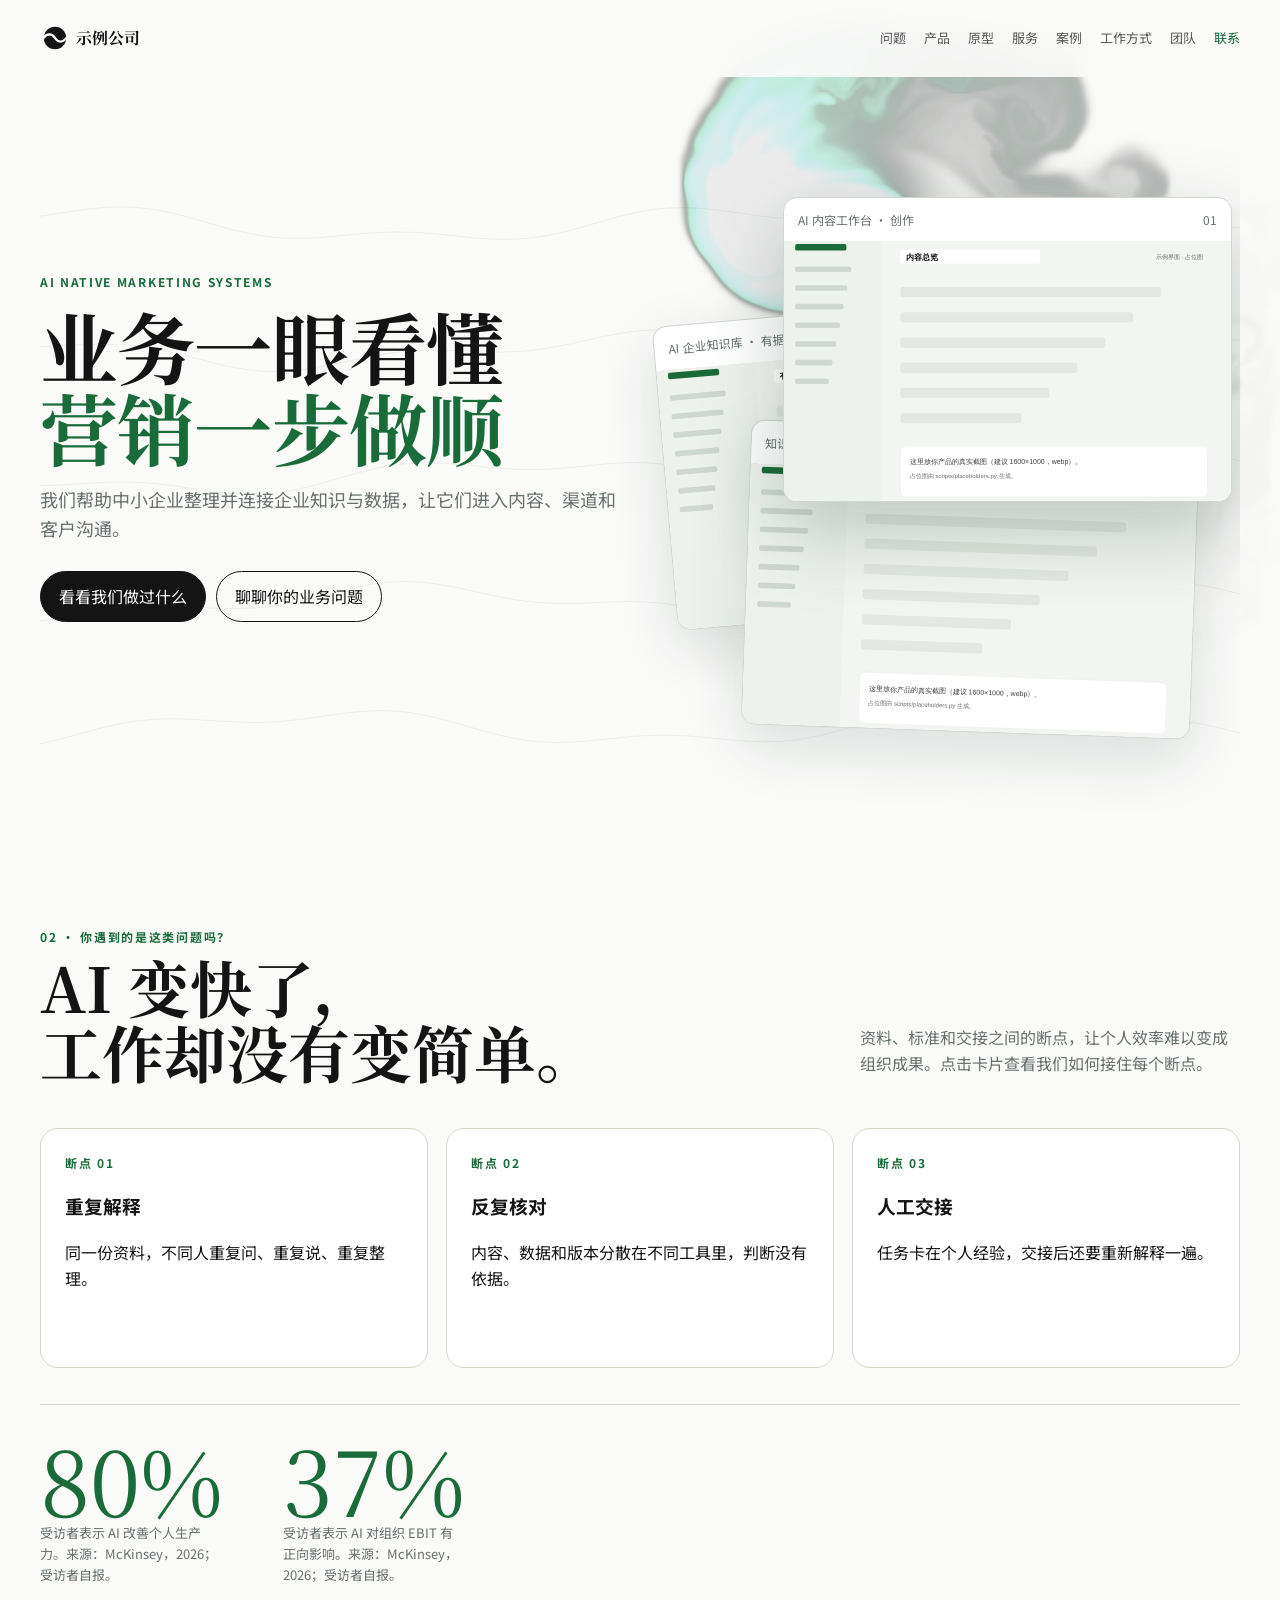
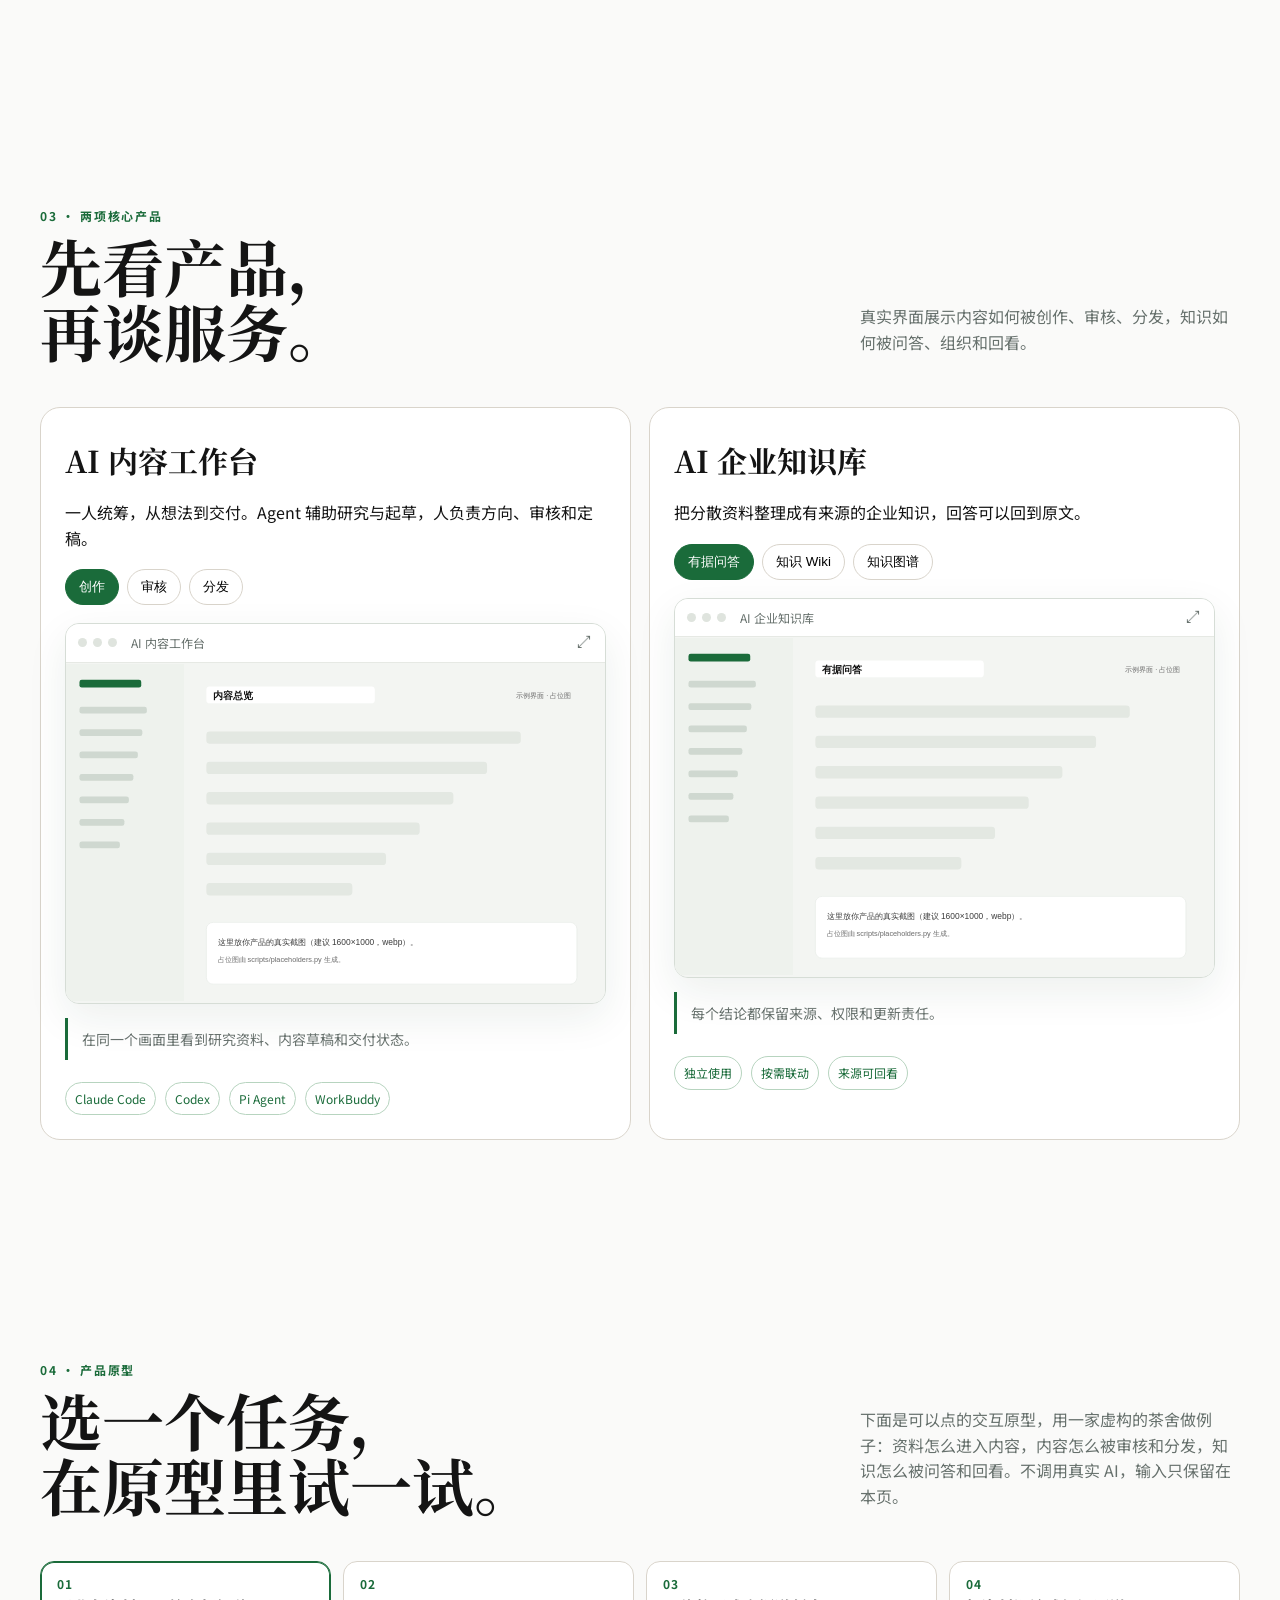
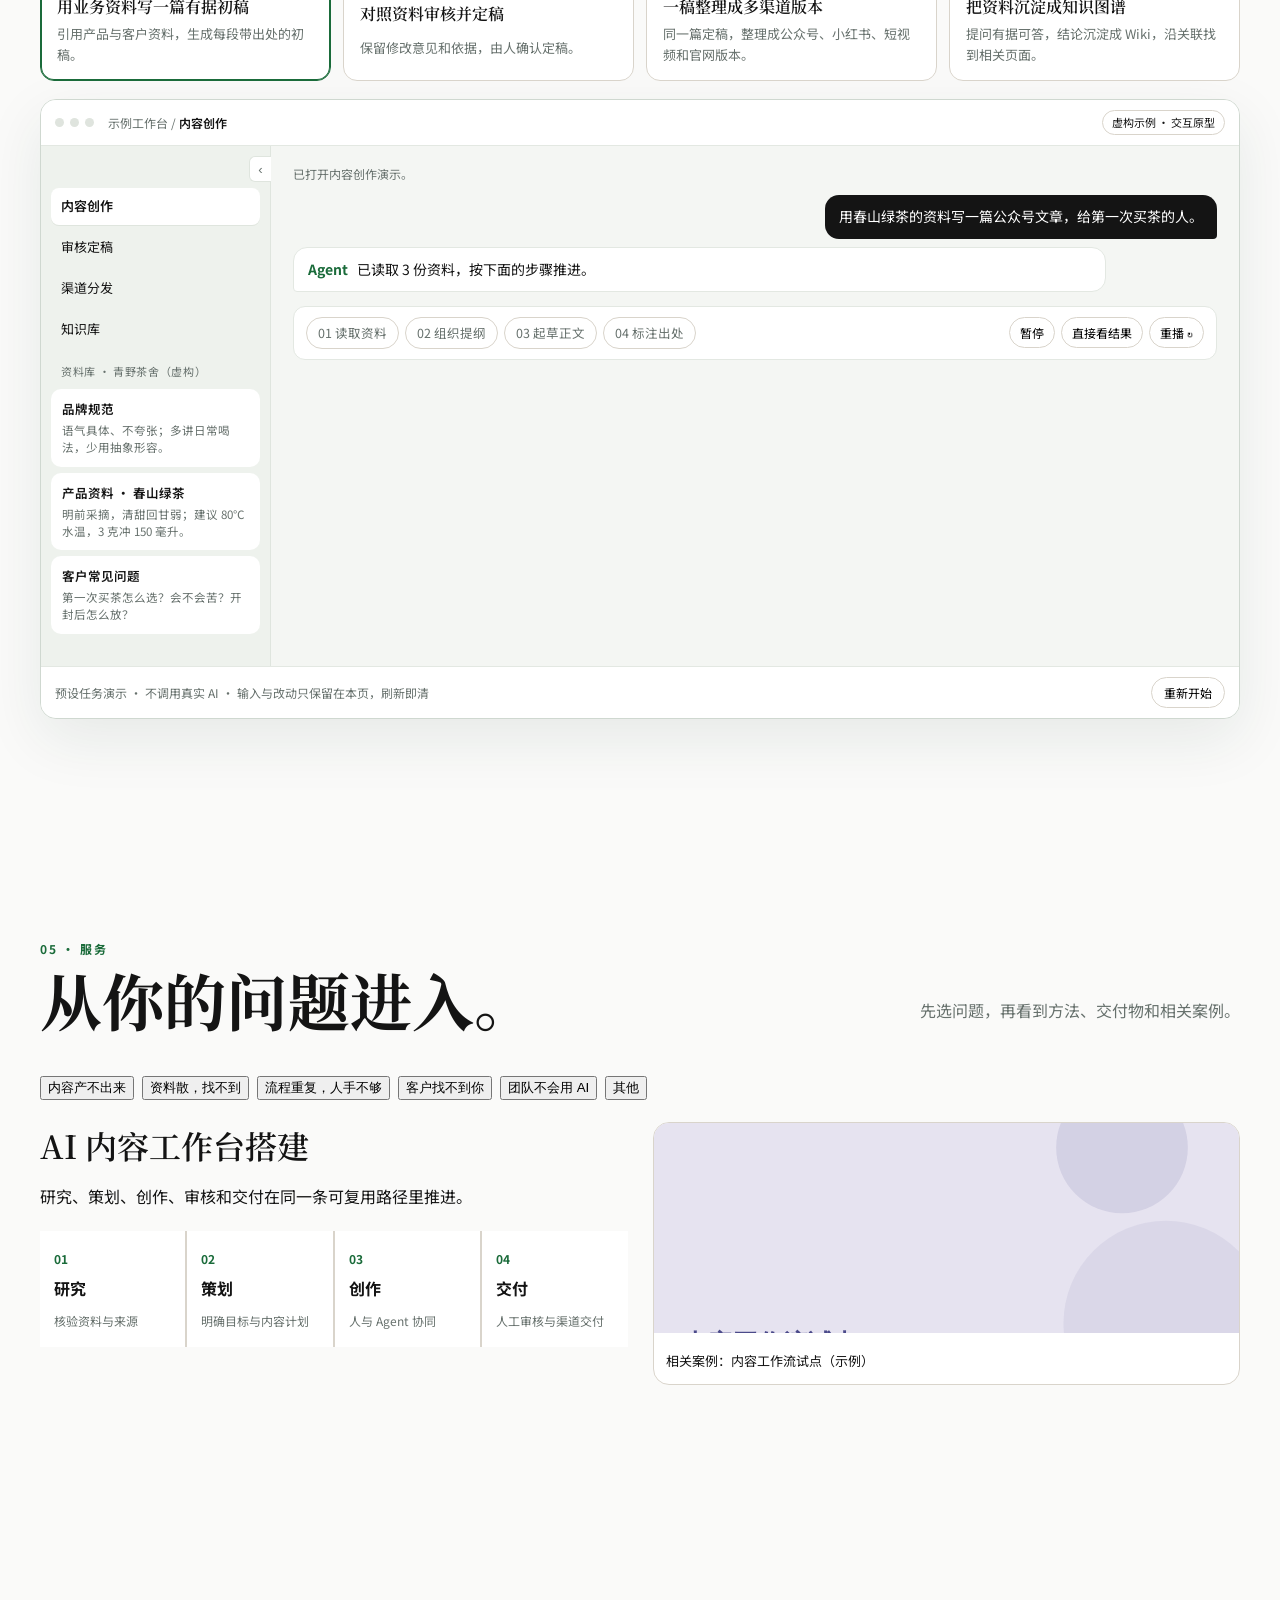
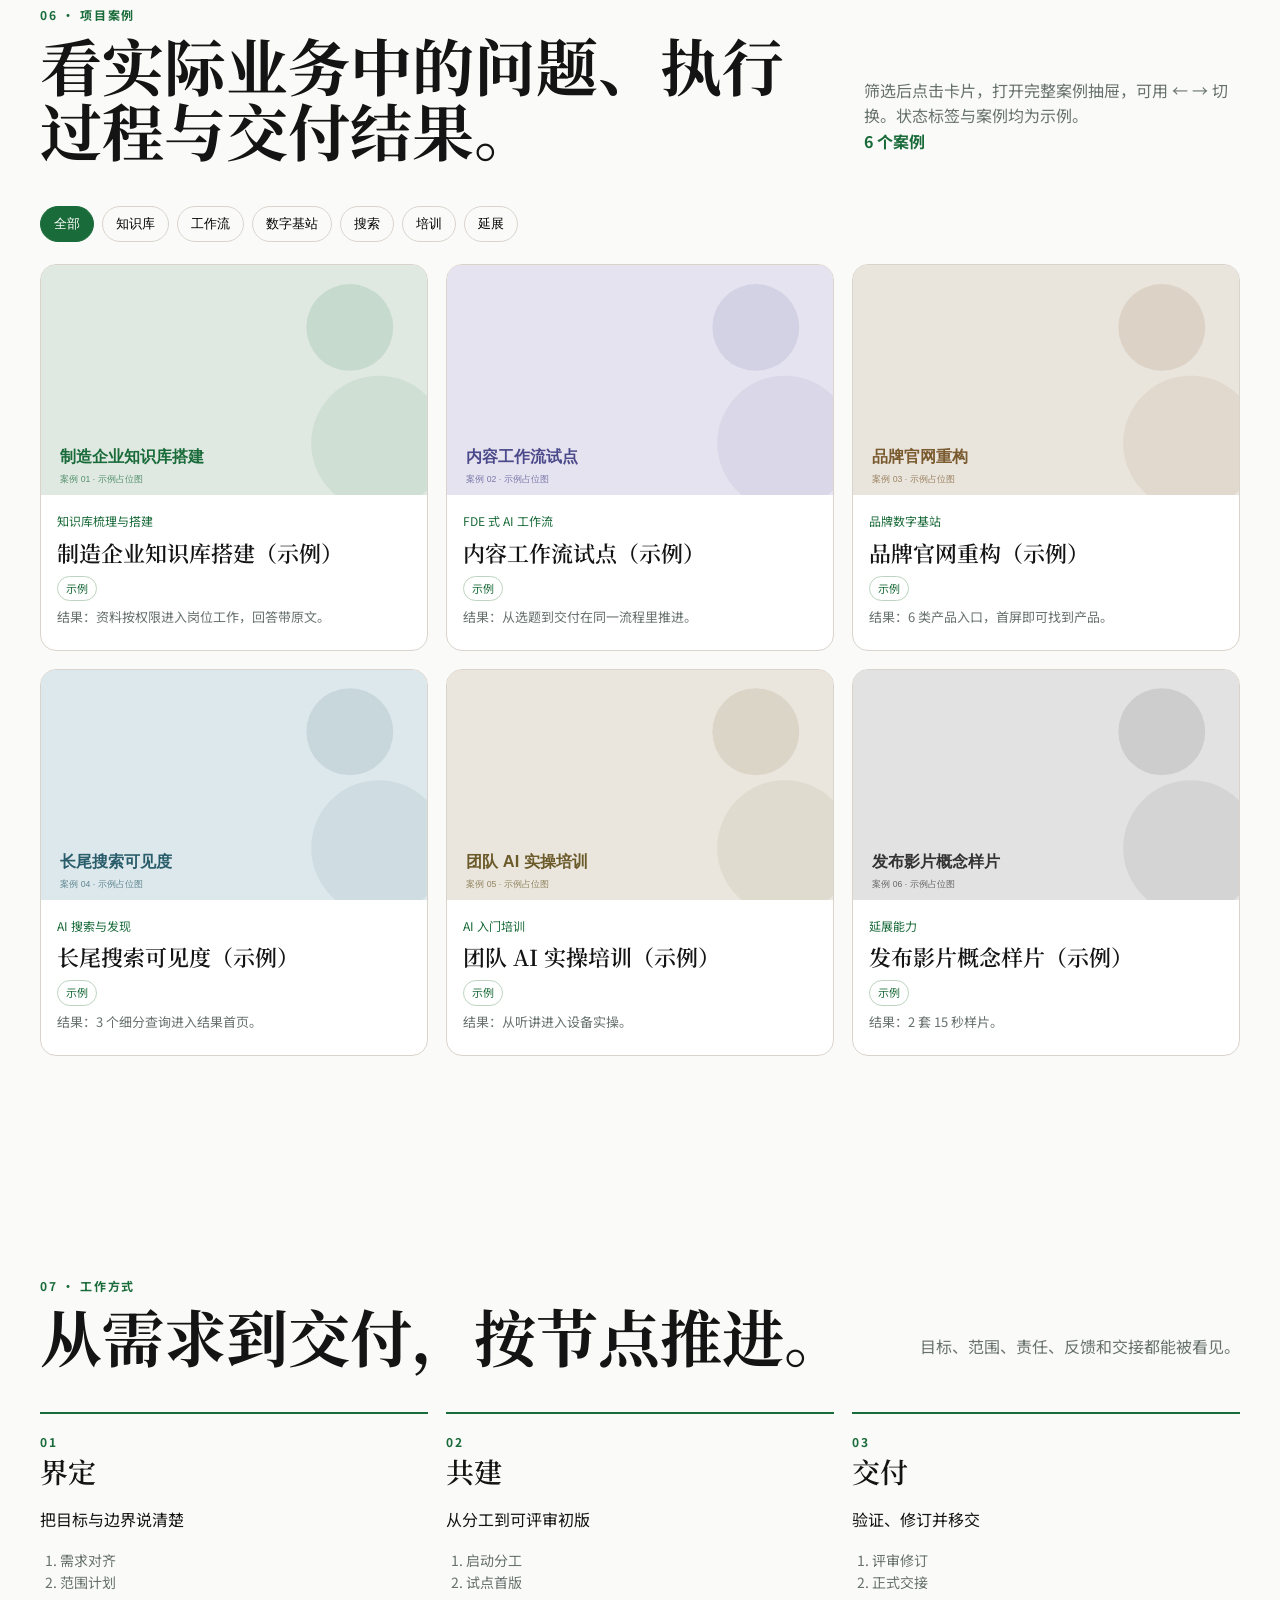
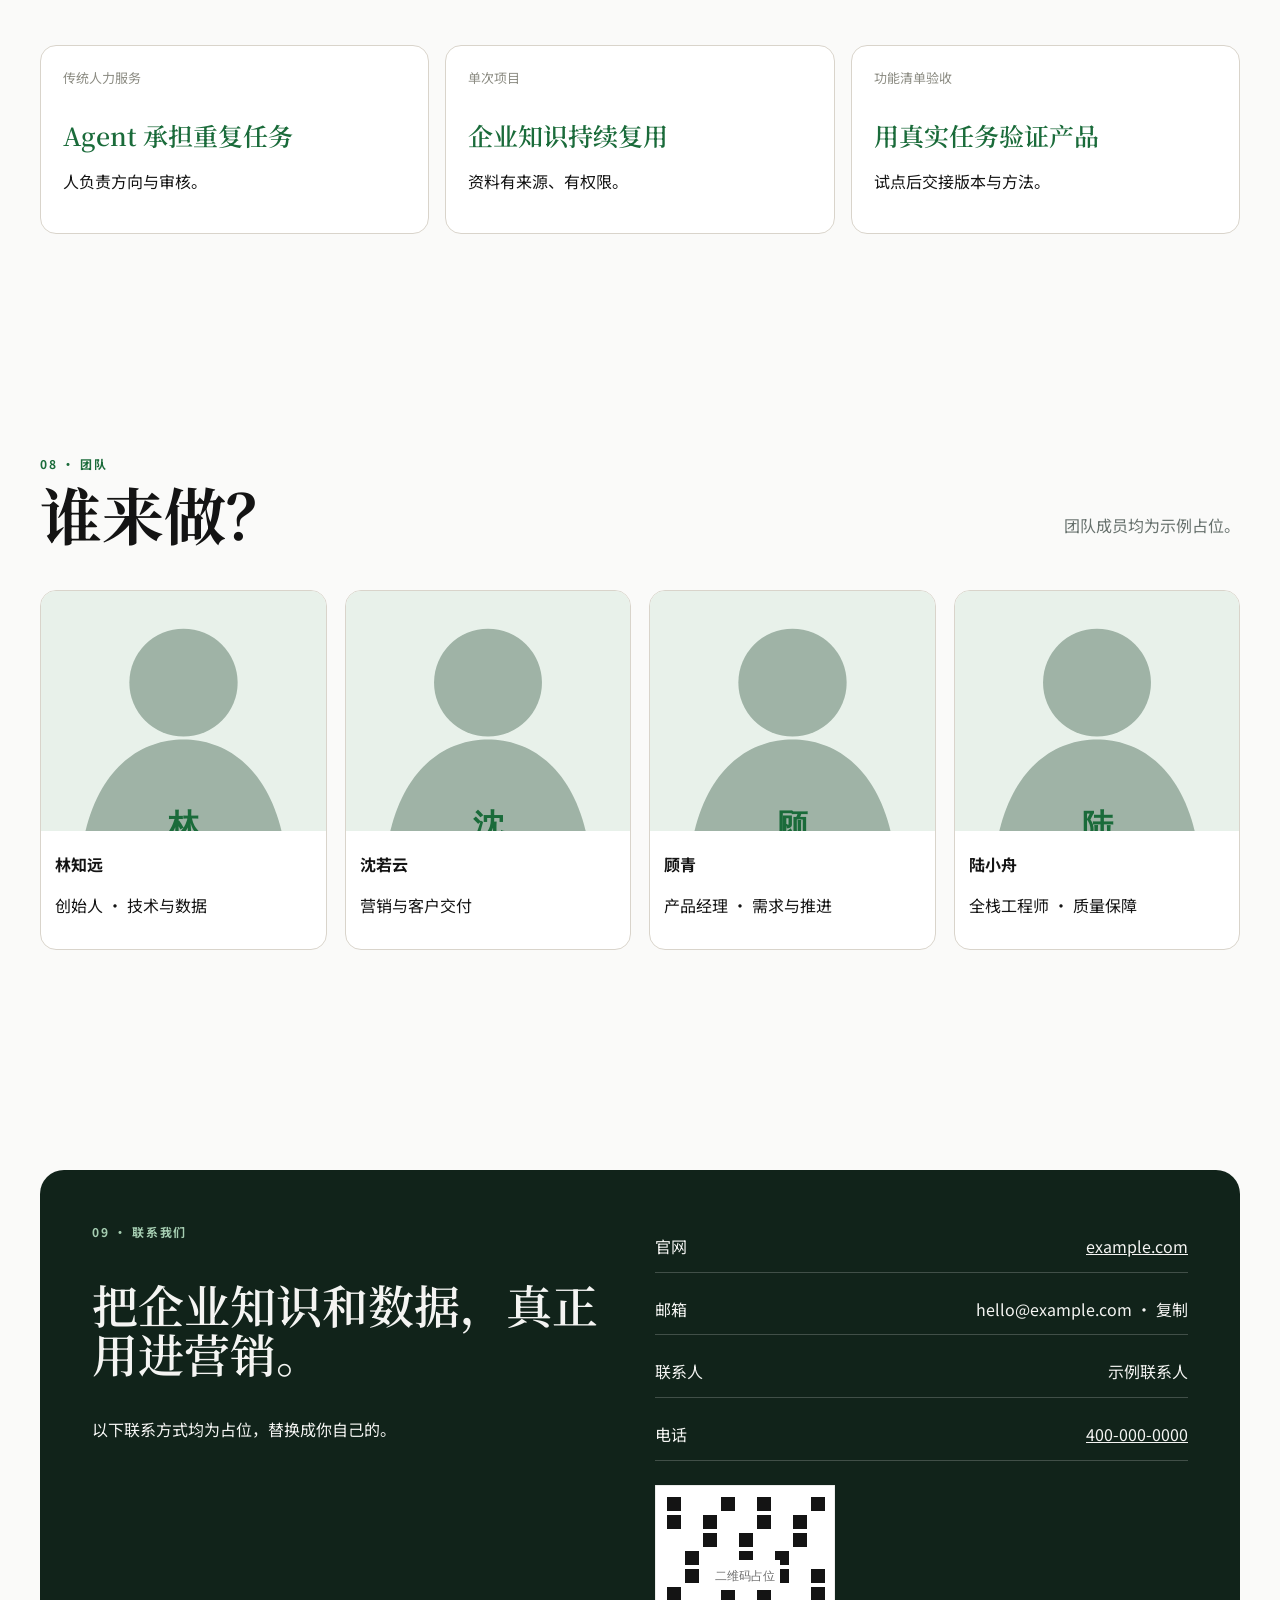
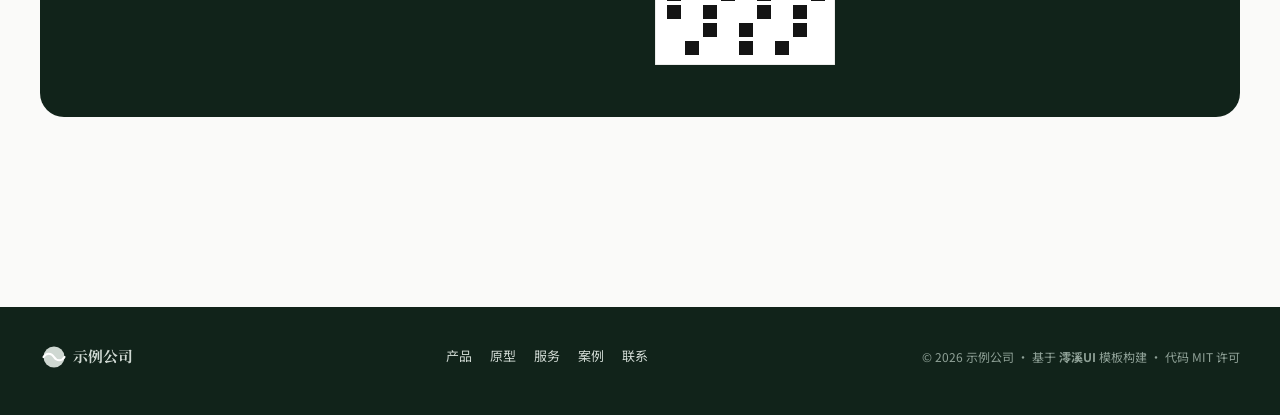
==== commit 515e6fd0: "修复首屏流体在首帧卡死 RAF 时间戳可能早于挂载时取的 performance.now()，首帧 dt 为负，导致 auto.a 变负；Math.floor 后取模仍是负数，palette[-1] " ====
--- a/index.html
+++ b/index.html
@@ -362,6 +362,7 @@
   const palette = o.colors.map(hexToRgb);
   let ci = 0;
   const splat = (x, y, dx, dy, rgb) => {
+    if (!rgb || !Number.isFinite(x) || !Number.isFinite(y) || !Number.isFinite(dx) || !Number.isFinite(dy)) return;
     let u = use('splat', [vel.tx, vel.ty]);
     gl.uniform1i(u.target, vel.read.attach(0)); gl.uniform1f(u.aspect, canvas.width / canvas.height);
     gl.uniform2f(u.point, x, y); gl.uniform3f(u.color, dx, dy, 0); gl.uniform1f(u.radius, o.radius * (canvas.width > canvas.height ? 1 : canvas.height / canvas.width));
@@ -406,14 +407,14 @@
   const autoStep = (now, dt) => {
     if (!o.autoDemo || now - lastMove < o.autoIdleMs) return;
     auto.a += dt * 0.6; const nx = .5 + .32 * Math.cos(auto.a * 0.9), ny = .55 + .22 * Math.sin(auto.a * 1.3);
-    splat(nx, ny, (nx - auto.x) * o.force * .45, (ny - auto.y) * o.force * .45, palette[Math.floor(auto.a) % palette.length]);
+    splat(nx, ny, (nx - auto.x) * o.force * .45, (ny - auto.y) * o.force * .45, palette[((Math.floor(auto.a) % palette.length) + palette.length) % palette.length]);
     auto.x = nx; auto.y = ny;
   };
 
   let raf = 0, visible = true, running = true, prev = performance.now();
   const loop = now => {
     raf = 0; if (!running || !visible || document.hidden) return;
-    const dt = Math.min((now - prev) / 1000, 1 / 30); prev = now;
+    const dt = Math.max(0, Math.min((now - prev) / 1000, 1 / 30)); prev = now;
     resize(); autoStep(now, dt); step(dt); render();
     raf = requestAnimationFrame(loop);
   };
